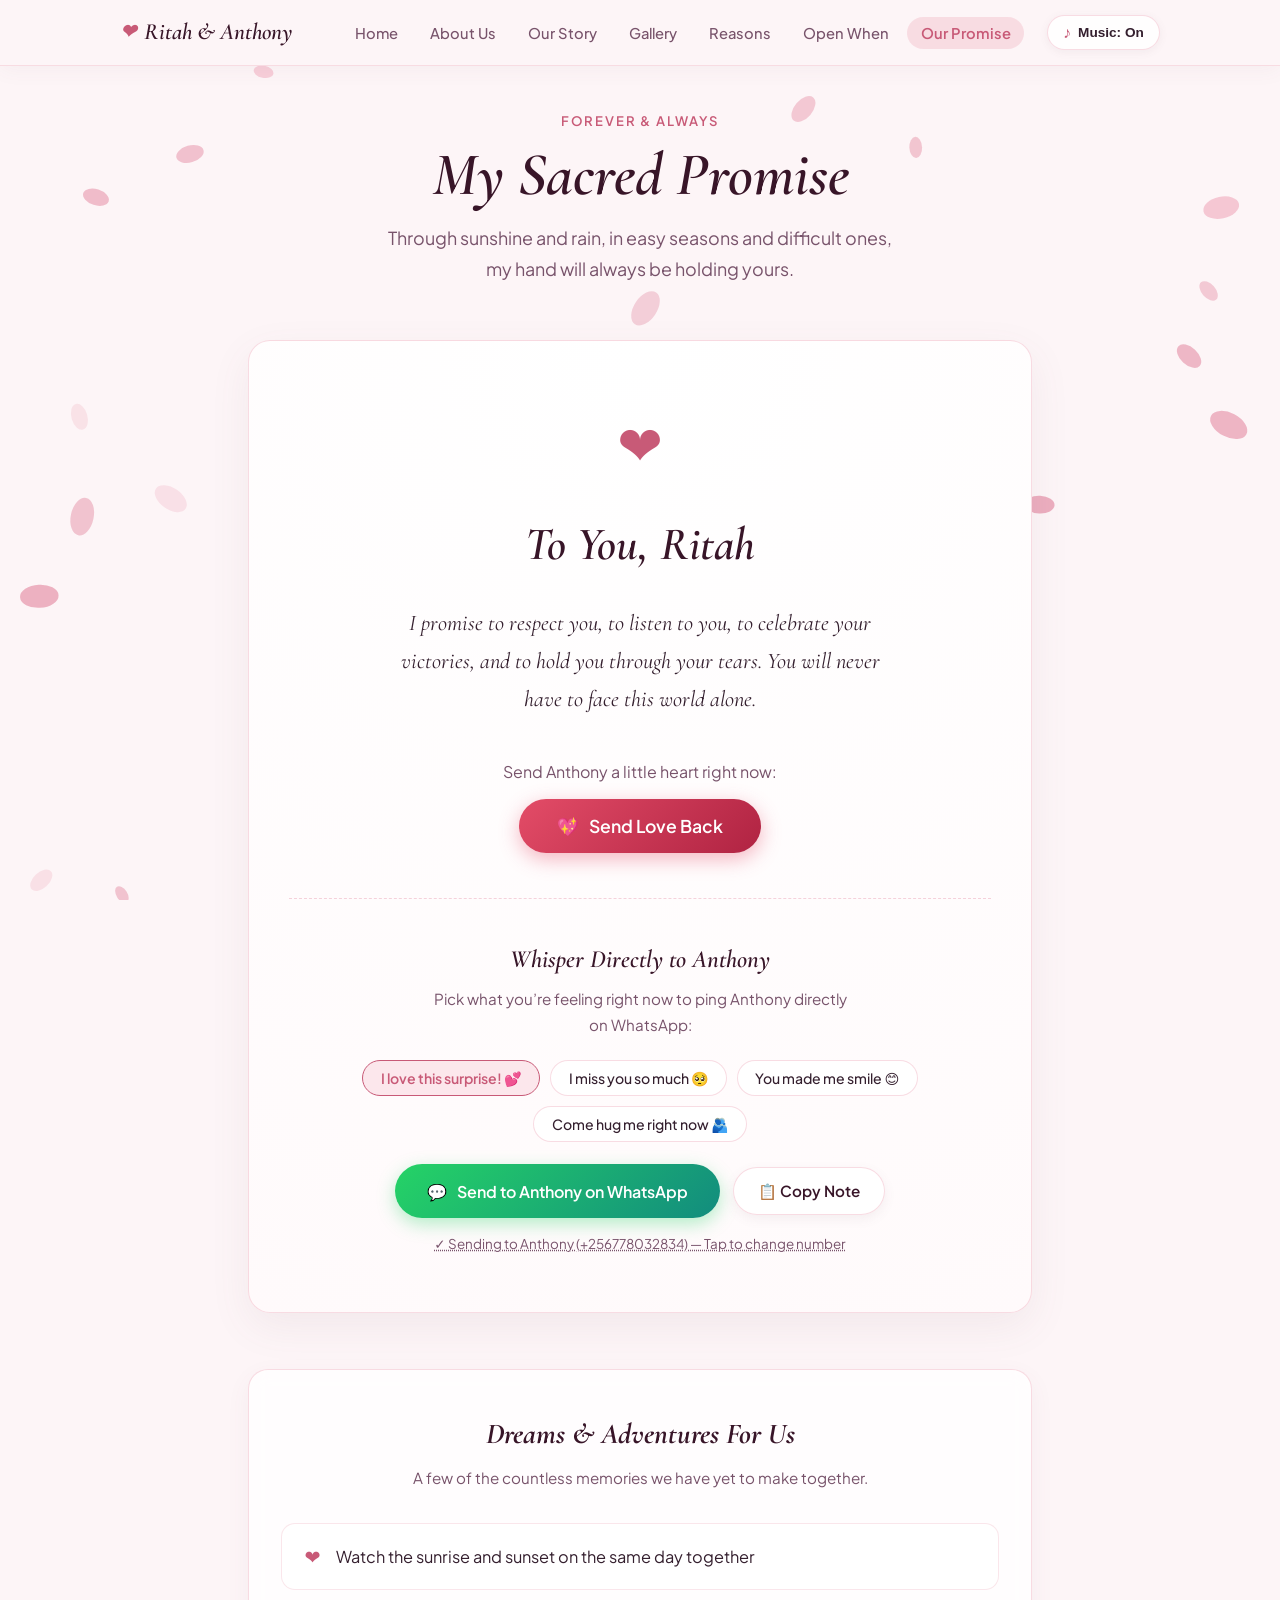
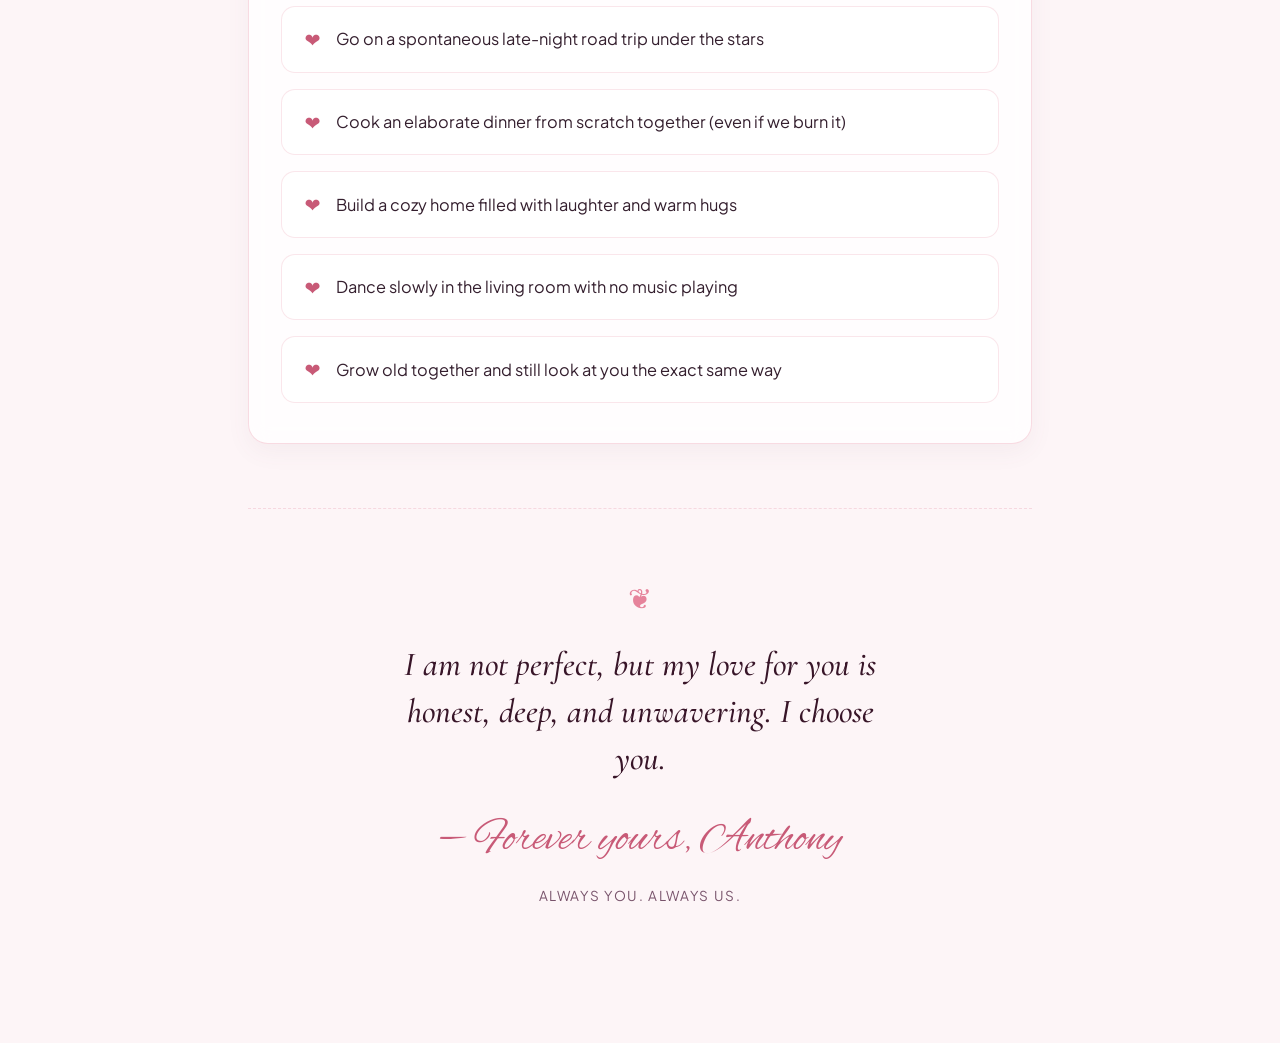
==== promise.html @ c76679c1 "Initial commit: Romantic website for Ritah" ====
<!doctype html>
<html lang="en">
<head>
  <meta charset="utf-8">
  <meta name="viewport" content="width=device-width, initial-scale=1, viewport-fit=cover">
  <meta name="robots" content="noindex">
  <title>Our Promise — Anthony & Ritah</title>
  
  <link rel="preconnect" href="https://fonts.googleapis.com">
  <link rel="preconnect" href="https://fonts.gstatic.com" crossorigin>
  <link href="https://fonts.googleapis.com/css2?family=Alex+Brush&family=Cormorant+Garamond:ital,wght@0,400;0,600;1,400;1,600&family=Plus+Jakarta+Sans:wght@300;400;500;600&display=swap" rel="stylesheet">
  
  <link rel="stylesheet" href="style.css">
</head>
<body>

  <!-- Ambient background canvas -->
  <canvas id="ambient-canvas"></canvas>

  <!-- Navigation Bar -->
  <nav id="main-nav" class="navbar">
    <div class="nav-container">
      <a href="index.html" class="nav-brand">
        <span class="nav-heart">❤</span>
        <span class="nav-title">Ritah & Anthony</span>
      </a>

      <button id="nav-toggle" class="nav-toggle" aria-label="Toggle navigation menu" aria-expanded="false">
        <span class="bar"></span>
        <span class="bar"></span>
        <span class="bar"></span>
      </button>

      <div class="nav-menu" id="nav-menu">
        <ul class="nav-links">
          <li><a href="index.html" class="nav-link">Home</a></li>
          <li><a href="about.html" class="nav-link">About Us</a></li>
          <li><a href="story.html" class="nav-link">Our Story</a></li>
          <li><a href="gallery.html" class="nav-link">Gallery</a></li>
          <li><a href="reasons.html" class="nav-link">Reasons</a></li>
          <li><a href="open-when.html" class="nav-link">Open When</a></li>
          <li><a href="promise.html" class="nav-link active">Our Promise</a></li>
        </ul>

        <div class="nav-actions">
          <button id="sound-btn" class="sound-btn" title="Toggle romantic melody">
            <span class="music-icon" aria-hidden="true">♪</span>
            <span id="sound-label">Music: On</span>
          </button>
        </div>
      </div>
    </div>
  </nav>

  <!-- Page Content -->
  <main class="page-container">
    
    <header class="page-header">
      <span class="page-tag">Forever & Always</span>
      <h1 class="page-title">My Sacred Promise</h1>
      <p class="page-subtitle">
        Through sunshine and rain, in easy seasons and difficult ones, my hand will always be holding yours.
      </p>
    </header>

    <!-- Promise Card -->
    <section class="promise-card">
      <div class="promise-heart-glow">❤</div>
      <h2 class="promise-title">To You, Ritah</h2>
      <p class="promise-text" id="promise-text"></p>
      
      <!-- Interactive On-Screen Firework Button -->
      <div class="love-action-wrapper">
        <p class="action-prompt">Send Anthony a little heart right now:</p>
        <button id="send-love-btn" class="btn-send-love">
          <span class="pulse-heart">💖</span>
          <span>Send Love Back</span>
        </button>
        <p id="love-sent-feedback" class="love-feedback" hidden>
          Your love just reached my heart! I love you so much, Ritah. 💕
        </p>
      </div>

      <!-- Feature 4: WhatsApp Direct Love Ping & Quick Reaction Chips -->
      <div class="whatsapp-love-section">
        <h3 class="whatsapp-title">Whisper Directly to Anthony</h3>
        <p class="whatsapp-desc">Pick what you’re feeling right now to ping Anthony directly on WhatsApp:</p>
        
        <div class="whatsapp-chips" id="wa-chips">
          <button class="wa-chip active" data-msg="Anthony, I'm exploring our website right now and my heart is so full... I love you so much! 💕">I love this surprise! 💕</button>
          <button class="wa-chip" data-msg="I miss your warmth so much right now, Anthony... thinking of you. 🥺">I miss you so much 🥺</button>
          <button class="wa-chip" data-msg="You made me smile so brightly today, Anthony! Thank you for loving me. 😊">You made me smile 😊</button>
          <button class="wa-chip" data-msg="Anthony, come wrap your arms around me and give me the biggest hug right now! 🫂">Come hug me right now 🫂</button>
        </div>

        <div class="wa-action-btns">
          <a id="btn-whatsapp-link" href="#" target="_blank" rel="noopener noreferrer" class="btn-whatsapp-send">
            <span class="wa-icon">💬</span>
            <span id="wa-send-text">Send to Anthony on WhatsApp</span>
          </a>
          <button id="btn-copy-wa" type="button" class="btn-whatsapp-copy" title="Copy message to clipboard">
            <span>📋 Copy Note</span>
          </button>
        </div>
        <p class="wa-phone-hint" id="wa-phone-hint"></p>
        <p class="wa-copy-feedback" id="wa-copy-feedback" hidden>✓ Copied to clipboard! Ready to paste into WhatsApp 💕</p>
      </div>
    </section>

    <!-- Couple Bucket List -->
    <section class="bucket-list-card">
      <h3 class="bucket-title">Dreams & Adventures For Us</h3>
      <p class="bucket-sub">A few of the countless memories we have yet to make together.</p>
      <ul class="bucket-items" id="bucket-items"></ul>
    </section>

    <!-- Footer -->
    <footer class="site-footer">
      <div class="closing-divider">❦</div>
      <p id="closing" class="closing-quote"></p>
      <p id="sign" class="closing-signature"></p>
      <p class="closing-sub">Always you. Always us.</p>
    </footer>

  </main>

  <audio id="song" src="music/song.mp3" loop preload="auto"></audio>
  <script src="script.js"></script>
</body>
</html>
---- style.css ----
/* ==========================================================================
   ROMANTIC & ETHEREAL THEME — ANTHONY & RITAH (MULTI-PAGE)
   ========================================================================== */

:root {
  --night-plum: #1c0f1c;
  --deep-wine: #381528;
  --velvet-rose: #c85a77;
  --soft-rose: #e6839b;
  --petal-pink: #fce7ec;
  --blush-bg: #fdf5f7;
  --champagne-gold: #f5d488;
  --text-main: #341f2e;
  --text-muted: #78536b;
  --parchment: #fffafb;
  --card-glass: rgba(255, 255, 255, 0.82);
  --card-border: rgba(230, 131, 155, 0.28);
  
  --font-serif: "Cormorant Garamond", Georgia, serif;
  --font-sans: "Plus Jakarta Sans", system-ui, -apple-system, sans-serif;
  --font-handwriting: "Alex Brush", cursive, Georgia, serif;
}

* {
  box-sizing: border-box;
  margin: 0;
  padding: 0;
}

html {
  scroll-behavior: smooth;
  font-size: 16px;
  -webkit-font-smoothing: antialiased;
}

body {
  background: var(--blush-bg);
  color: var(--text-main);
  font-family: var(--font-sans);
  line-height: 1.7;
  min-height: 100vh;
  position: relative;
  overflow-x: hidden;
  transition: background-color 0.8s ease;
}

body.locked {
  overflow: hidden;
  height: 100vh;
}

/* Background canvas for ambient floating petals */
#ambient-canvas {
  position: fixed;
  inset: 0;
  width: 100%;
  height: 100%;
  pointer-events: none;
  z-index: 1;
}

/* Floating interactive heart effects on click */
.floating-click-heart {
  position: fixed;
  pointer-events: none;
  user-select: none;
  z-index: 9999;
  font-size: 1.4rem;
  animation: floatUp 1.4s cubic-bezier(0.22, 1, 0.36, 1) forwards;
}

@keyframes floatUp {
  0% {
    opacity: 1;
    transform: translate(-50%, -50%) scale(0.6) rotate(0deg);
  }
  50% {
    opacity: 0.9;
    transform: translate(-50%, -120px) scale(1.25) rotate(15deg);
  }
  100% {
    opacity: 0;
    transform: translate(-50%, -220px) scale(0.8) rotate(-20deg);
  }
}

/* ==========================================================================
   RESPONSIVE NAVIGATION BAR
   ========================================================================== */
.navbar {
  position: sticky;
  top: 0;
  left: 0;
  width: 100%;
  z-index: 900;
  background: rgba(253, 245, 247, 0.92);
  backdrop-filter: blur(16px);
  -webkit-backdrop-filter: blur(16px);
  border-bottom: 1px solid rgba(230, 131, 155, 0.22);
  box-shadow: 0 4px 20px rgba(120, 83, 107, 0.05);
  transition: all 0.3s ease;
}

.nav-container {
  max-width: 68rem;
  margin: 0 auto;
  padding: 0.8rem 1.5rem;
  display: flex;
  align-items: center;
  justify-content: space-between;
  gap: 1.5rem;
}

.nav-brand {
  display: inline-flex;
  align-items: center;
  gap: 0.5rem;
  text-decoration: none;
  font-family: var(--font-serif);
  font-size: 1.45rem;
  font-weight: 600;
  font-style: italic;
  color: var(--deep-wine);
  transition: opacity 0.2s ease;
  white-space: nowrap;
}

.nav-brand:hover {
  opacity: 0.85;
}

.nav-heart {
  color: var(--velvet-rose);
  font-size: 1.2rem;
  animation: pulseMusic 2s infinite ease-in-out;
}

.nav-menu {
  display: flex;
  align-items: center;
  gap: 1.4rem;
}

.nav-links {
  list-style: none;
  display: flex;
  align-items: center;
  gap: 0.3rem;
  margin: 0;
  padding: 0;
}

.nav-link {
  text-decoration: none;
  color: var(--text-muted);
  font-size: 0.92rem;
  font-weight: 500;
  padding: 0.45rem 0.85rem;
  border-radius: 999px;
  transition: all 0.25s ease;
  white-space: nowrap;
}

.nav-link:hover {
  color: var(--deep-wine);
  background: rgba(230, 131, 155, 0.12);
}

.nav-link.active {
  color: var(--velvet-rose);
  background: rgba(230, 131, 155, 0.22);
  font-weight: 600;
}

.nav-actions {
  display: flex;
  align-items: center;
  gap: 0.8rem;
}

/* Sound Button inside Navbar */
.sound-btn {
  display: inline-flex;
  align-items: center;
  gap: 0.45rem;
  background: rgba(255, 255, 255, 0.92);
  color: var(--text-main);
  border: 1px solid var(--card-border);
  border-radius: 999px;
  padding: 0.45rem 0.95rem;
  font-size: 0.85rem;
  font-weight: 600;
  cursor: pointer;
  box-shadow: 0 2px 8px rgba(120, 83, 107, 0.08);
  transition: all 0.3s ease;
  white-space: nowrap;
}

.sound-btn:hover {
  background: #ffffff;
  border-color: var(--velvet-rose);
  transform: translateY(-1px);
  box-shadow: 0 4px 14px rgba(120, 83, 107, 0.16);
}

.music-icon {
  font-size: 1rem;
  color: var(--velvet-rose);
  animation: pulseMusic 2s infinite ease-in-out;
}

@keyframes pulseMusic {
  0%, 100% { transform: scale(1); }
  50% { transform: scale(1.2); }
}

/* Mobile Hamburger Toggle */
.nav-toggle {
  display: none;
  flex-direction: column;
  justify-content: space-around;
  width: 32px;
  height: 24px;
  background: transparent;
  border: none;
  cursor: pointer;
  padding: 2px 0;
  z-index: 1001;
}

.nav-toggle .bar {
  width: 100%;
  height: 2.5px;
  background-color: var(--deep-wine);
  border-radius: 4px;
  transition: all 0.3s cubic-bezier(0.4, 0, 0.2, 1);
  transform-origin: center;
}

.nav-toggle.open .bar:nth-child(1) {
  transform: translateY(6.5px) rotate(45deg);
}

.nav-toggle.open .bar:nth-child(2) {
  opacity: 0;
}

.nav-toggle.open .bar:nth-child(3) {
  transform: translateY(-6.5px) rotate(-45deg);
}

/* Mobile Navigation Drawer */
@media (max-width: 880px) {
  .nav-toggle {
    display: flex;
  }

  .nav-menu {
    position: absolute;
    top: 100%;
    left: 0;
    width: 100%;
    background: rgba(253, 245, 247, 0.98);
    backdrop-filter: blur(20px);
    -webkit-backdrop-filter: blur(20px);
    border-bottom: 1px solid rgba(230, 131, 155, 0.25);
    box-shadow: 0 16px 35px rgba(70, 30, 50, 0.12);
    flex-direction: column;
    align-items: stretch;
    padding: 1.4rem 1.8rem 1.8rem;
    gap: 1.2rem;
    opacity: 0;
    visibility: hidden;
    transform: translateY(-10px);
    transition: all 0.3s cubic-bezier(0.4, 0, 0.2, 1);
  }

  .nav-menu.open {
    opacity: 1;
    visibility: visible;
    transform: translateY(0);
  }

  .nav-links {
    flex-direction: column;
    align-items: stretch;
    gap: 0.4rem;
  }

  .nav-link {
    display: block;
    padding: 0.75rem 1.2rem;
    font-size: 1.05rem;
    text-align: center;
    border-radius: 12px;
  }

  .nav-actions {
    justify-content: center;
    padding-top: 0.8rem;
    border-top: 1px dashed rgba(230, 131, 155, 0.25);
  }
}

/* ==========================================================================
   GATE / LOCK SCREEN (HOME ONLY)
   ========================================================================== */
.gate-overlay {
  position: fixed;
  inset: 0;
  z-index: 1000;
  display: flex;
  align-items: center;
  justify-content: center;
  padding: 1.5rem;
  background: radial-gradient(circle at center, #35172b 0%, var(--night-plum) 85%);
  color: var(--petal-pink);
  text-align: center;
  transition: opacity 1.2s cubic-bezier(0.4, 0, 0.2, 1), visibility 1.2s;
}

.gate-overlay.gone {
  opacity: 0;
  visibility: hidden;
  pointer-events: none;
}

.gate-card {
  max-width: 32rem;
  width: 100%;
  display: flex;
  flex-direction: column;
  align-items: center;
  animation: fadeInDown 1.4s ease-out;
}

@keyframes fadeInDown {
  from {
    opacity: 0;
    transform: translateY(-20px);
  }
  to {
    opacity: 1;
    transform: translateY(0);
  }
}

.wax-seal {
  position: relative;
  width: 84px;
  height: 84px;
  border-radius: 50%;
  background: linear-gradient(135deg, #e34c67, #9b1c37);
  box-shadow: 0 0 25px rgba(227, 76, 103, 0.5), inset 0 2px 4px rgba(255, 255, 255, 0.4), inset 0 -3px 6px rgba(0, 0, 0, 0.4);
  display: flex;
  align-items: center;
  justify-content: center;
  cursor: pointer;
  margin-bottom: 1.8rem;
  transition: transform 0.4s ease, box-shadow 0.4s ease;
  animation: sealBeat 2.4s ease-in-out infinite;
}

.wax-seal:hover {
  transform: scale(1.08);
  box-shadow: 0 0 35px rgba(227, 76, 103, 0.7);
}

.seal-inner {
  font-size: 2.4rem;
  color: #fff0f3;
  text-shadow: 0 2px 4px rgba(0, 0, 0, 0.3);
}

@keyframes sealBeat {
  0%, 100% {
    transform: scale(1);
    box-shadow: 0 0 20px rgba(227, 76, 103, 0.4);
  }
  50% {
    transform: scale(1.08);
    box-shadow: 0 0 40px rgba(227, 76, 103, 0.75);
  }
}

.gate-subtitle {
  font-size: 1.05rem;
  color: var(--soft-rose);
  letter-spacing: 0.08em;
  text-transform: uppercase;
  margin-bottom: 0.4rem;
}

.gate-title {
  font-family: var(--font-serif);
  font-size: clamp(3.4rem, 14vw, 5.8rem);
  font-weight: 600;
  font-style: italic;
  line-height: 1;
  color: #fff;
  margin-bottom: 1rem;
  text-shadow: 0 4px 18px rgba(230, 131, 155, 0.35);
}

.gate-hint {
  font-size: 1rem;
  color: #e5c5d0;
  font-weight: 300;
  max-width: 20rem;
  margin-bottom: 2rem;
}

.btn-open {
  display: inline-flex;
  align-items: center;
  gap: 0.6rem;
  font-family: var(--font-sans);
  font-weight: 600;
  font-size: 1rem;
  color: var(--night-plum);
  background: linear-gradient(135deg, #fff2f5 0%, #fbd5df 100%);
  border: none;
  padding: 0.95rem 2.2rem;
  border-radius: 999px;
  cursor: pointer;
  box-shadow: 0 8px 24px rgba(0, 0, 0, 0.35), 0 0 15px rgba(245, 212, 136, 0.4);
  transition: all 0.3s ease;
}

.btn-open:hover {
  transform: translateY(-2px) scale(1.03);
  box-shadow: 0 12px 30px rgba(0, 0, 0, 0.4), 0 0 25px rgba(245, 212, 136, 0.7);
}

/* ==========================================================================
   PAGE CONTAINER & HEADERS
   ========================================================================== */
.page-container {
  position: relative;
  z-index: 2;
  max-width: 52rem;
  margin: 0 auto;
  padding: 2.5rem 1.5rem 6rem;
}

.page-header {
  text-align: center;
  margin-bottom: 3.5rem;
}

.page-tag {
  display: inline-block;
  font-size: 0.82rem;
  font-weight: 600;
  letter-spacing: 0.14em;
  text-transform: uppercase;
  color: var(--velvet-rose);
  margin-bottom: 0.5rem;
}

.page-title {
  font-family: var(--font-serif);
  font-size: clamp(2.4rem, 8vw, 3.8rem);
  font-weight: 600;
  font-style: italic;
  color: var(--deep-wine);
  line-height: 1.15;
  margin-bottom: 0.8rem;
}

.page-subtitle {
  font-size: 1.12rem;
  color: var(--text-muted);
  max-width: 32rem;
  margin: 0 auto;
  line-height: 1.7;
}

/* ==========================================================================
   HOME PAGE (INDEX) — HUB CARDS
   ========================================================================== */
.hero-home {
  text-align: center;
  padding: 4.5rem 1rem 3rem;
}

.home-badge {
  font-family: var(--font-handwriting);
  font-size: 2.3rem;
  color: var(--velvet-rose);
  margin-bottom: 0.5rem;
}

.home-title {
  font-family: var(--font-serif);
  font-size: clamp(3rem, 11vw, 4.8rem);
  font-style: italic;
  font-weight: 600;
  color: var(--deep-wine);
  line-height: 1.1;
  margin-bottom: 1.2rem;
}

.home-intro {
  font-size: 1.2rem;
  color: var(--text-muted);
  max-width: 34rem;
  margin: 0 auto 3.5rem;
  line-height: 1.8;
}

.hub-grid {
  display: grid;
  grid-template-columns: repeat(auto-fit, minmax(280px, 1fr));
  gap: 1.5rem;
  margin-bottom: 4rem;
}

.hub-card {
  text-decoration: none;
  background: var(--card-glass);
  backdrop-filter: blur(12px);
  -webkit-backdrop-filter: blur(12px);
  border: 1px solid var(--card-border);
  border-radius: 20px;
  padding: 2rem 1.8rem;
  color: var(--text-main);
  box-shadow: 0 8px 24px rgba(120, 83, 107, 0.06);
  transition: all 0.35s cubic-bezier(0.34, 1.56, 0.64, 1);
  display: flex;
  flex-direction: column;
  position: relative;
  overflow: hidden;
}

.hub-card::after {
  content: "";
  position: absolute;
  top: 0;
  left: 0;
  width: 100%;
  height: 4px;
  background: linear-gradient(90deg, var(--soft-rose), var(--velvet-rose));
  opacity: 0;
  transition: opacity 0.3s ease;
}

.hub-card:hover {
  transform: translateY(-6px);
  background: #ffffff;
  border-color: var(--soft-rose);
  box-shadow: 0 16px 36px rgba(120, 83, 107, 0.16);
}

.hub-card:hover::after {
  opacity: 1;
}

.hub-icon {
  font-size: 2.4rem;
  margin-bottom: 1rem;
}

.hub-title {
  font-family: var(--font-serif);
  font-size: 1.6rem;
  font-style: italic;
  font-weight: 600;
  color: var(--deep-wine);
  margin-bottom: 0.5rem;
}

.hub-desc {
  font-size: 0.95rem;
  color: var(--text-muted);
  line-height: 1.6;
  margin-bottom: 1.2rem;
  flex-grow: 1;
}

.hub-link-text {
  font-size: 0.88rem;
  font-weight: 600;
  color: var(--velvet-rose);
  display: inline-flex;
  align-items: center;
  gap: 0.4rem;
  transition: gap 0.2s ease;
}

.hub-card:hover .hub-link-text {
  gap: 0.7rem;
}

/* ==========================================================================
   ABOUT US PAGE STYLING
   ========================================================================== */
.about-features {
  display: grid;
  grid-template-columns: repeat(auto-fit, minmax(240px, 1fr));
  gap: 1.4rem;
  margin: 3.5rem 0;
}

.about-feature-card {
  background: var(--card-glass);
  backdrop-filter: blur(10px);
  border: 1px solid var(--card-border);
  border-radius: 16px;
  padding: 1.8rem 1.4rem;
  text-align: center;
  box-shadow: 0 6px 18px rgba(120, 83, 107, 0.05);
}

.feature-icon {
  font-size: 2rem;
  margin-bottom: 0.8rem;
}

.feature-title {
  font-family: var(--font-serif);
  font-size: 1.35rem;
  font-style: italic;
  font-weight: 600;
  color: var(--deep-wine);
  margin-bottom: 0.5rem;
}

.feature-text {
  font-size: 0.94rem;
  color: var(--text-muted);
  line-height: 1.6;
}

.letter-card {
  position: relative;
  background: var(--parchment);
  border: 1px solid rgba(226, 130, 156, 0.3);
  border-radius: 20px;
  padding: 3rem 2.4rem;
  box-shadow: 0 12px 35px rgba(120, 83, 107, 0.08);
  background-image: radial-gradient(#f7e1e6 1px, transparent 1px);
  background-size: 24px 24px;
  margin-bottom: 3.5rem;
}

.letter-stamp {
  position: absolute;
  top: 1.8rem;
  right: 2rem;
  font-size: 2.4rem;
}

.letter-salutation {
  font-family: var(--font-serif);
  font-size: 1.8rem;
  font-weight: 600;
  font-style: italic;
  color: var(--deep-wine);
  margin-bottom: 1.4rem;
}

.letter-body {
  font-family: var(--font-serif);
  font-size: 1.28rem;
  line-height: 1.85;
  color: #3b2034;
}

.letter-body p {
  margin-bottom: 1.3rem;
}

.letter-signature {
  font-family: var(--font-handwriting);
  font-size: 2.8rem;
  color: var(--velvet-rose);
  text-align: right;
  margin-top: 2rem;
}

/* ==========================================================================
   OUR STORY PAGE (TIMELINE)
   ========================================================================== */
.timeline-list {
  list-style: none;
  position: relative;
  padding-left: 2.2rem;
  margin-bottom: 3rem;
}

.timeline-list::before {
  content: "";
  position: absolute;
  top: 1rem;
  bottom: 1rem;
  left: 10px;
  width: 2px;
  background: linear-gradient(to bottom, var(--velvet-rose), var(--petal-pink));
}

.timeline-item {
  position: relative;
  margin-bottom: 2.6rem;
}

.timeline-dot {
  position: absolute;
  left: -2.2rem;
  top: 0.35rem;
  width: 22px;
  height: 22px;
  border-radius: 50%;
  background: #ffffff;
  border: 3px solid var(--velvet-rose);
  box-shadow: 0 0 12px rgba(200, 90, 119, 0.4);
}

.timeline-card {
  background: var(--card-glass);
  backdrop-filter: blur(12px);
  border: 1px solid var(--card-border);
  border-radius: 16px;
  padding: 1.6rem 1.8rem;
  box-shadow: 0 6px 20px rgba(120, 83, 107, 0.06);
  transition: transform 0.3s ease, box-shadow 0.3s ease;
}

.timeline-card:hover {
  transform: translateY(-2px);
  box-shadow: 0 10px 28px rgba(120, 83, 107, 0.12);
}

.timeline-badge {
  display: inline-block;
  font-size: 0.78rem;
  font-weight: 600;
  text-transform: uppercase;
  letter-spacing: 0.08em;
  color: var(--velvet-rose);
  background: var(--petal-pink);
  padding: 0.2rem 0.65rem;
  border-radius: 999px;
  margin-bottom: 0.5rem;
}

.timeline-title {
  font-family: var(--font-serif);
  font-size: 1.65rem;
  font-style: italic;
  font-weight: 600;
  color: var(--deep-wine);
  margin-bottom: 0.6rem;
}

.timeline-text {
  font-size: 1.02rem;
  color: var(--text-main);
  line-height: 1.7;
}

/* ==========================================================================
   GALLERY PAGE (POLAROIDS & CATEGORIES)
   ========================================================================== */
.gallery-filters {
  display: flex;
  justify-content: center;
  flex-wrap: wrap;
  gap: 0.6rem;
  margin-bottom: 2.8rem;
}

.filter-btn {
  font-family: var(--font-sans);
  font-size: 0.88rem;
  font-weight: 600;
  padding: 0.5rem 1.2rem;
  border-radius: 999px;
  border: 1px solid var(--card-border);
  background: var(--card-glass);
  color: var(--text-muted);
  cursor: pointer;
  transition: all 0.25s ease;
}

.filter-btn:hover {
  background: #ffffff;
  color: var(--deep-wine);
}

.filter-btn.active {
  background: var(--velvet-rose);
  color: #ffffff;
  border-color: var(--velvet-rose);
  box-shadow: 0 4px 12px rgba(200, 90, 119, 0.3);
}

.polaroid-grid {
  display: grid;
  grid-template-columns: repeat(auto-fill, minmax(220px, 1fr));
  gap: 2rem;
  padding: 0.5rem 0.5rem 3rem;
}

.polaroid-card {
  background: #ffffff;
  padding: 0.95rem 0.95rem 1.4rem;
  border-radius: 6px;
  box-shadow: 0 10px 24px rgba(70, 30, 50, 0.12), 0 2px 6px rgba(0, 0, 0, 0.06);
  cursor: pointer;
  transition: transform 0.35s cubic-bezier(0.34, 1.56, 0.64, 1), box-shadow 0.35s ease;
  position: relative;
}

.polaroid-card:nth-child(3n+1) {
  transform: rotate(-2.5deg);
}

.polaroid-card:nth-child(3n+2) {
  transform: rotate(2deg);
}

.polaroid-card:nth-child(3n) {
  transform: rotate(-1deg);
}

.polaroid-card:hover {
  transform: rotate(0deg) scale(1.05) translateY(-8px);
  box-shadow: 0 18px 36px rgba(70, 30, 50, 0.22);
  z-index: 10;
}

.polaroid-tape {
  position: absolute;
  top: -10px;
  left: 50%;
  transform: translateX(-50%);
  width: 50px;
  height: 18px;
  background: rgba(245, 212, 136, 0.7);
  box-shadow: 0 1px 3px rgba(0,0,0,0.1);
}

.polaroid-img-wrapper {
  width: 100%;
  aspect-ratio: 1/1;
  background: linear-gradient(135deg, #f7d6e0, #fcecee);
  border-radius: 4px;
  overflow: hidden;
  display: flex;
  align-items: center;
  justify-content: center;
}

.polaroid-img {
  width: 100%;
  height: 100%;
  object-fit: cover;
  transition: transform 0.4s ease;
}

.polaroid-card:hover .polaroid-img {
  transform: scale(1.04);
}

.polaroid-fallback {
  display: flex;
  flex-direction: column;
  align-items: center;
  gap: 0.3rem;
  color: var(--velvet-rose);
  padding: 1rem;
  text-align: center;
}

.polaroid-fallback .heart-icon {
  font-size: 2.2rem;
  animation: pulseMusic 2.4s infinite;
}

.polaroid-fallback span {
  font-size: 0.78rem;
  font-weight: 500;
  color: var(--text-muted);
}

.polaroid-caption {
  margin-top: 0.85rem;
  font-family: var(--font-handwriting);
  font-size: 1.55rem;
  color: var(--deep-wine);
  text-align: center;
  line-height: 1.2;
}

/* ==========================================================================
   REASONS I LOVE YOU PAGE
   ========================================================================== */
.reasons-list {
  display: grid;
  gap: 1rem;
  margin-bottom: 3.5rem;
}

.reason-card {
  font-family: inherit;
  width: 100%;
  text-align: left;
  background: var(--card-glass);
  backdrop-filter: blur(8px);
  border: 1.5px solid var(--card-border);
  border-radius: 16px;
  padding: 1.2rem 1.6rem;
  cursor: pointer;
  display: flex;
  align-items: center;
  gap: 1.2rem;
  transition: all 0.3s ease;
}

.reason-card:hover {
  background: rgba(255, 255, 255, 0.95);
  border-color: var(--soft-rose);
  transform: translateX(5px);
}

.reason-card[aria-expanded="true"] {
  background: #ffffff;
  border-color: var(--velvet-rose);
  box-shadow: 0 8px 24px rgba(200, 90, 119, 0.15);
}

.reason-num {
  font-size: 0.85rem;
  font-weight: 700;
  color: var(--velvet-rose);
  background: var(--petal-pink);
  width: 32px;
  height: 32px;
  border-radius: 50%;
  display: flex;
  align-items: center;
  justify-content: center;
  flex-shrink: 0;
}

.reason-closed {
  font-size: 1rem;
  color: var(--text-muted);
  font-weight: 500;
  flex-grow: 1;
}

.reason-text {
  display: none;
  font-family: var(--font-serif);
  font-style: italic;
  font-size: 1.35rem;
  line-height: 1.45;
  color: var(--deep-wine);
  flex-grow: 1;
}

.reason-card[aria-expanded="true"] .reason-text {
  display: block;
}

.reason-card[aria-expanded="true"] .reason-closed {
  display: none;
}

.reason-icon {
  font-size: 1.25rem;
  color: var(--soft-rose);
  transition: transform 0.3s ease;
}

.reason-card[aria-expanded="true"] .reason-icon {
  transform: rotate(90deg);
  color: var(--velvet-rose);
}

.love-jar-card {
  text-align: center;
  background: linear-gradient(135deg, rgba(253, 235, 240, 0.9), rgba(255, 245, 247, 0.95));
  border: 1px dashed var(--soft-rose);
  border-radius: 20px;
  padding: 2.4rem 1.8rem;
}

.jar-icon {
  font-size: 2.4rem;
  margin-bottom: 0.5rem;
}

.jar-text {
  font-size: 1rem;
  color: var(--text-muted);
  margin-bottom: 1.2rem;
}

.btn-jar {
  font-family: var(--font-sans);
  font-size: 0.95rem;
  font-weight: 600;
  color: #fff;
  background: linear-gradient(135deg, var(--soft-rose), var(--velvet-rose));
  border: none;
  border-radius: 999px;
  padding: 0.85rem 1.8rem;
  cursor: pointer;
  box-shadow: 0 4px 16px rgba(200, 90, 119, 0.35);
  transition: all 0.3s ease;
}

.btn-jar:hover {
  transform: translateY(-2px);
  box-shadow: 0 6px 20px rgba(200, 90, 119, 0.5);
}

.surprise-msg {
  font-family: var(--font-serif);
  font-style: italic;
  font-size: 1.4rem;
  color: var(--deep-wine);
  margin-top: 1.4rem;
  padding: 1rem 1.5rem;
  background: #fff;
  border-radius: 14px;
  box-shadow: 0 6px 18px rgba(120, 83, 107, 0.08);
  animation: fadeInDown 0.4s ease;
}

/* ==========================================================================
   OPEN WHEN... ENVELOPES PAGE
   ========================================================================== */
.mood-grid {
  display: grid;
  grid-template-columns: repeat(auto-fit, minmax(280px, 1fr));
  gap: 1.5rem;
  margin-bottom: 3.5rem;
}

.mood-card {
  background: var(--card-glass);
  backdrop-filter: blur(10px);
  border: 1px solid var(--card-border);
  border-radius: 18px;
  padding: 1.6rem;
  cursor: pointer;
  transition: all 0.3s cubic-bezier(0.34, 1.56, 0.64, 1);
  position: relative;
}

.mood-card:hover {
  transform: translateY(-4px);
  background: #ffffff;
  box-shadow: 0 10px 28px rgba(120, 83, 107, 0.14);
  border-color: var(--soft-rose);
}

.mood-header {
  display: flex;
  align-items: center;
  gap: 0.8rem;
  margin-bottom: 0.8rem;
}

.mood-icon {
  font-size: 1.8rem;
}

.mood-title {
  font-family: var(--font-serif);
  font-size: 1.35rem;
  font-weight: 600;
  color: var(--deep-wine);
}

.mood-prompt {
  display: inline-block;
  font-size: 0.82rem;
  font-weight: 600;
  color: var(--velvet-rose);
  margin-top: 0.4rem;
}

.mood-body {
  font-size: 0.98rem;
  color: var(--text-muted);
  line-height: 1.6;
  display: -webkit-box;
  -webkit-line-clamp: 2;
  -webkit-box-orient: vertical;
  overflow: hidden;
  transition: all 0.3s ease;
}

.mood-card.open {
  background: #ffffff;
  border-color: var(--velvet-rose);
  box-shadow: 0 12px 32px rgba(200, 90, 119, 0.16);
}

.mood-card.open .mood-prompt {
  display: none;
}

.mood-card.open .mood-body {
  display: block;
  color: var(--text-main);
  font-family: var(--font-serif);
  font-style: italic;
  font-size: 1.25rem;
  margin-top: 1rem;
  padding-top: 1rem;
  border-top: 1px dashed var(--petal-pink);
}

/* ==========================================================================
   OUR PROMISE & BUCKET LIST PAGE
   ========================================================================== */
.promise-card {
  background: radial-gradient(circle at top center, #ffffff, var(--parchment));
  border: 1px solid var(--card-border);
  border-radius: 22px;
  padding: 3.5rem 2.5rem;
  text-align: center;
  box-shadow: 0 14px 40px rgba(120, 83, 107, 0.08);
  margin-bottom: 3.5rem;
}

.promise-heart-glow {
  font-size: 3.4rem;
  color: var(--velvet-rose);
  animation: sealBeat 2s infinite ease-in-out;
  margin-bottom: 1rem;
}

.promise-title {
  font-family: var(--font-serif);
  font-size: clamp(2.2rem, 7vw, 2.9rem);
  font-style: italic;
  font-weight: 600;
  color: var(--deep-wine);
  margin-bottom: 1.2rem;
}

.promise-text {
  font-family: var(--font-serif);
  font-size: 1.4rem;
  font-style: italic;
  color: var(--text-main);
  max-width: 32rem;
  margin: 0 auto 2.5rem;
  line-height: 1.7;
}

.love-action-wrapper {
  display: flex;
  flex-direction: column;
  align-items: center;
  gap: 0.9rem;
}

.action-prompt {
  font-size: 1rem;
  color: var(--text-muted);
}

.btn-send-love {
  display: inline-flex;
  align-items: center;
  gap: 0.6rem;
  font-family: var(--font-sans);
  font-weight: 600;
  font-size: 1.1rem;
  color: #fff;
  background: linear-gradient(135deg, #e34c67, #b02342);
  border: none;
  border-radius: 999px;
  padding: 1rem 2.4rem;
  cursor: pointer;
  box-shadow: 0 6px 20px rgba(227, 76, 103, 0.4);
  transition: all 0.3s ease;
}

.btn-send-love:hover {
  transform: translateY(-2px) scale(1.04);
  box-shadow: 0 10px 28px rgba(227, 76, 103, 0.55);
}

.love-feedback {
  font-family: var(--font-serif);
  font-style: italic;
  font-size: 1.3rem;
  color: var(--velvet-rose);
  margin-top: 0.6rem;
  animation: fadeInDown 0.4s ease;
}

/* Bucket list section */
.bucket-list-card {
  background: var(--card-glass);
  backdrop-filter: blur(10px);
  border: 1px solid var(--card-border);
  border-radius: 20px;
  padding: 2.5rem 2rem;
  box-shadow: 0 8px 25px rgba(120, 83, 107, 0.06);
}

.bucket-title {
  font-family: var(--font-serif);
  font-size: 1.8rem;
  font-style: italic;
  color: var(--deep-wine);
  text-align: center;
  margin-bottom: 0.4rem;
}

.bucket-sub {
  font-size: 0.95rem;
  color: var(--text-muted);
  text-align: center;
  margin-bottom: 2rem;
}

.bucket-items {
  list-style: none;
  display: grid;
  gap: 1rem;
}

.bucket-item {
  display: flex;
  align-items: center;
  gap: 1rem;
  background: rgba(255, 255, 255, 0.9);
  padding: 1rem 1.4rem;
  border-radius: 14px;
  border: 1px solid rgba(230, 131, 155, 0.2);
  font-size: 1.02rem;
  color: var(--text-main);
}

.bucket-check {
  font-size: 1.2rem;
  color: var(--velvet-rose);
}

/* ==========================================================================
   FOOTER (ON ALL PAGES)
   ========================================================================== */
.site-footer {
  text-align: center;
  padding: 4rem 1.5rem 2.5rem;
  border-top: 1px dashed rgba(226, 130, 156, 0.25);
  margin-top: 4rem;
}

.closing-divider {
  font-size: 1.8rem;
  color: var(--soft-rose);
  margin-bottom: 1.2rem;
}

.closing-quote {
  font-family: var(--font-serif);
  font-style: italic;
  font-weight: 500;
  font-size: clamp(1.5rem, 5vw, 2.1rem);
  line-height: 1.4;
  color: var(--deep-wine);
  max-width: 32rem;
  margin: 0 auto 1.2rem;
}

.closing-signature {
  font-family: var(--font-handwriting);
  font-size: 2.8rem;
  color: var(--velvet-rose);
  margin-bottom: 0.4rem;
}

.closing-sub {
  font-size: 0.85rem;
  color: var(--text-muted);
  text-transform: uppercase;
  letter-spacing: 0.12em;
}

/* ==========================================================================
   PHOTO LIGHTBOX / MODAL
   ========================================================================== */
.photo-modal {
  position: fixed;
  inset: 0;
  z-index: 1200;
  display: flex;
  align-items: center;
  justify-content: center;
  padding: 1.5rem;
}

.photo-modal[hidden] {
  display: none;
}

.modal-backdrop {
  position: absolute;
  inset: 0;
  background: rgba(28, 15, 28, 0.85);
  backdrop-filter: blur(8px);
  -webkit-backdrop-filter: blur(8px);
}

.modal-content {
  position: relative;
  z-index: 1;
  max-width: 34rem;
  width: 100%;
  background: #fff;
  border-radius: 14px;
  padding: 1.2rem;
  text-align: center;
  box-shadow: 0 20px 50px rgba(0, 0, 0, 0.5);
  animation: modalPop 0.3s cubic-bezier(0.34, 1.56, 0.64, 1);
}

@keyframes modalPop {
  from {
    transform: scale(0.85);
    opacity: 0;
  }
  to {
    transform: scale(1);
    opacity: 1;
  }
}

.modal-close {
  position: absolute;
  top: -12px;
  right: -12px;
  width: 36px;
  height: 36px;
  border-radius: 50%;
  background: var(--velvet-rose);
  color: #fff;
  border: none;
  font-size: 1rem;
  font-weight: 700;
  cursor: pointer;
  box-shadow: 0 4px 10px rgba(0,0,0,0.3);
}

.modal-content img {
  width: 100%;
  max-height: 65vh;
  object-fit: cover;
  border-radius: 8px;
}

.modal-caption {
  font-family: var(--font-handwriting);
  font-size: 1.8rem;
  color: var(--deep-wine);
  margin-top: 0.8rem;
}

/* ==========================================================================
   ACCESSIBILITY & REDUCED MOTION
   ========================================================================== */
@media (prefers-reduced-motion: reduce) {
  *, ::before, ::after {
    animation-duration: 0.01ms !important;
    animation-iteration-count: 1 !important;
    transition-duration: 0.01ms !important;
    scroll-behavior: auto !important;
  }
  #ambient-canvas {
    display: none;
  }
}


/* ==========================================================================
   FEATURE 4: WHATSAPP LOVE PING & QUICK REACTION CHIPS
   ========================================================================== */
.whatsapp-love-section {
  margin-top: 2.8rem;
  padding-top: 2.4rem;
  border-top: 1px dashed rgba(226, 130, 156, 0.35);
  text-align: center;
}

.whatsapp-title {
  font-family: var(--font-serif);
  font-size: 1.55rem;
  font-style: italic;
  font-weight: 600;
  color: var(--deep-wine);
  margin-bottom: 0.4rem;
}

.whatsapp-desc {
  font-size: 0.95rem;
  color: var(--text-muted);
  max-width: 26rem;
  margin: 0 auto 1.4rem;
}

.whatsapp-chips {
  display: flex;
  flex-wrap: wrap;
  justify-content: center;
  gap: 0.6rem;
  margin-bottom: 1.4rem;
}

.wa-chip {
  font-family: var(--font-sans);
  font-size: 0.88rem;
  font-weight: 500;
  padding: 0.5rem 1.1rem;
  border-radius: 999px;
  background: rgba(255, 255, 255, 0.85);
  border: 1px solid var(--card-border);
  color: var(--text-main);
  cursor: pointer;
  transition: all 0.25s ease;
}

.wa-chip:hover {
  background: #ffffff;
  border-color: var(--velvet-rose);
  transform: translateY(-2px);
  box-shadow: 0 4px 12px rgba(200, 90, 119, 0.15);
}

.wa-chip.active {
  background: var(--petal-pink);
  border-color: var(--velvet-rose);
  color: var(--velvet-rose);
  font-weight: 600;
}

.btn-whatsapp-send {
  display: inline-flex;
  align-items: center;
  gap: 0.6rem;
  font-family: var(--font-sans);
  font-weight: 600;
  font-size: 1rem;
  color: #ffffff;
  background: linear-gradient(135deg, #25D366, #128C7E);
  border: none;
  border-radius: 999px;
  padding: 0.85rem 2rem;
  cursor: pointer;
  box-shadow: 0 6px 18px rgba(37, 211, 102, 0.35);
  transition: all 0.3s ease;
  text-decoration: none;
}

.btn-whatsapp-send:hover {
  transform: translateY(-2px) scale(1.03);
  box-shadow: 0 10px 24px rgba(37, 211, 102, 0.45);
}

.wa-phone-hint {
  font-size: 0.84rem;
  color: var(--text-muted);
  margin-top: 0.9rem;
  display: inline-block;
  cursor: pointer;
  text-decoration: underline;
  text-decoration-style: dotted;
  transition: color 0.2s ease;
}

.wa-phone-hint:hover {
  color: var(--velvet-rose);
}

.wa-action-btns {
  display: flex;
  flex-wrap: wrap;
  align-items: center;
  justify-content: center;
  gap: 0.8rem;
  margin-top: 0.5rem;
}

.btn-whatsapp-copy {
  display: inline-flex;
  align-items: center;
  gap: 0.4rem;
  font-family: var(--font-sans);
  font-weight: 600;
  font-size: 0.95rem;
  color: var(--deep-wine);
  background: rgba(255, 255, 255, 0.95);
  border: 1px solid var(--card-border);
  border-radius: 999px;
  padding: 0.82rem 1.5rem;
  cursor: pointer;
  box-shadow: 0 4px 12px rgba(120, 83, 107, 0.08);
  transition: all 0.25s ease;
}

.btn-whatsapp-copy:hover {
  background: #ffffff;
  border-color: var(--velvet-rose);
  transform: translateY(-2px);
  box-shadow: 0 6px 16px rgba(120, 83, 107, 0.16);
}

.wa-copy-feedback {
  font-family: var(--font-serif);
  font-style: italic;
  font-size: 1.15rem;
  color: #128C7E;
  margin-top: 0.7rem;
  animation: fadeInDown 0.3s ease;
}


/* ==========================================================================
   FEATURE 2: "HOLD MY HAND" HEARTBEAT TOUCH EXPERIENCE
   ========================================================================== */
.hold-hand-card {
  background: radial-gradient(circle at center, #ffffff, var(--parchment));
  border: 1.5px solid var(--card-border);
  border-radius: 24px;
  padding: 3rem 2rem;
  text-align: center;
  box-shadow: 0 14px 40px rgba(120, 83, 107, 0.08);
  margin: 3.5rem 0;
  position: relative;
  overflow: hidden;
}

.hold-hand-header {
  margin-bottom: 2rem;
}

.hold-hand-tag {
  display: inline-block;
  font-size: 0.8rem;
  font-weight: 600;
  letter-spacing: 0.12em;
  text-transform: uppercase;
  color: var(--velvet-rose);
  margin-bottom: 0.4rem;
}

.hold-hand-title {
  font-family: var(--font-serif);
  font-size: clamp(2rem, 6vw, 2.6rem);
  font-style: italic;
  font-weight: 600;
  color: var(--deep-wine);
  margin-bottom: 0.6rem;
}

.hold-hand-desc {
  font-size: 1rem;
  color: var(--text-muted);
  max-width: 28rem;
  margin: 0 auto;
}

/* Touch Pad Wrapper */
.touch-pad-wrapper {
  position: relative;
  width: 160px;
  height: 160px;
  margin: 0 auto 1.8rem;
  display: flex;
  align-items: center;
  justify-content: center;
  user-select: none;
  -webkit-user-select: none;
  touch-action: none;
}

.touch-progress-svg {
  position: absolute;
  inset: 0;
  width: 100%;
  height: 100%;
  transform: rotate(-90deg);
  pointer-events: none;
}

.progress-bg {
  fill: none;
  stroke: rgba(230, 131, 155, 0.2);
  stroke-width: 6;
}

.progress-bar {
  fill: none;
  stroke: url(#roseGoldGradient);
  stroke-width: 6;
  stroke-linecap: round;
  stroke-dasharray: 440;
  stroke-dashoffset: 440;
  transition: stroke-dashoffset 0.1s linear;
}

/* The Glowing Touch Button */
.touch-button {
  width: 120px;
  height: 120px;
  border-radius: 50%;
  background: linear-gradient(135deg, #fff0f3, #ffdbe3);
  border: 2px solid rgba(230, 131, 155, 0.4);
  box-shadow: 0 0 25px rgba(227, 76, 103, 0.25), inset 0 2px 6px rgba(255, 255, 255, 0.8);
  display: flex;
  flex-direction: column;
  align-items: center;
  justify-content: center;
  cursor: pointer;
  transition: transform 0.3s ease, box-shadow 0.3s ease;
  position: relative;
  z-index: 2;
  outline: none;
}

.touch-button:active, .touch-button.active {
  transform: scale(0.96);
  box-shadow: 0 0 40px rgba(227, 76, 103, 0.6), inset 0 2px 8px rgba(0, 0, 0, 0.1);
}

.touch-icon {
  font-size: 2.4rem;
  color: var(--velvet-rose);
  animation: heartbeatPulse 1.8s infinite ease-in-out;
}

.touch-label {
  font-size: 0.72rem;
  font-weight: 600;
  text-transform: uppercase;
  letter-spacing: 0.08em;
  color: var(--text-muted);
  margin-top: 0.2rem;
}

@keyframes heartbeatPulse {
  0% { transform: scale(1); }
  14% { transform: scale(1.14); }
  28% { transform: scale(1); }
  42% { transform: scale(1.18); }
  70% { transform: scale(1); }
  100% { transform: scale(1); }
}

.touch-status-text {
  font-family: var(--font-serif);
  font-style: italic;
  font-size: 1.25rem;
  color: var(--deep-wine);
  min-height: 2rem;
  transition: all 0.3s ease;
}

/* Completion Card */
.hand-complete-card {
  background: linear-gradient(135deg, rgba(255, 240, 243, 0.9), rgba(255, 250, 251, 0.95));
  border: 1.5px solid var(--soft-rose);
  border-radius: 18px;
  padding: 1.8rem 2rem;
  max-width: 32rem;
  margin: 1.5rem auto 0;
  box-shadow: 0 8px 30px rgba(200, 90, 119, 0.18);
  animation: fadeInDown 0.5s cubic-bezier(0.34, 1.56, 0.64, 1);
}

.complete-heart-sparkle {
  font-size: 2.2rem;
  margin-bottom: 0.5rem;
}

.complete-quote {
  font-family: var(--font-serif);
  font-style: italic;
  font-size: 1.35rem;
  line-height: 1.6;
  color: var(--deep-wine);
  margin-bottom: 0.8rem;
}

.complete-sign {
  font-family: var(--font-handwriting);
  font-size: 2.2rem;
  color: var(--velvet-rose);
}

/* Ambient Candlelight Vignette while holding */
.candlelight-glow {
  position: fixed;
  inset: 0;
  pointer-events: none;
  z-index: 800;
  opacity: 0;
  background: radial-gradient(circle at center, transparent 40%, rgba(38, 15, 30, 0.65) 90%);
  transition: opacity 0.8s ease;
}

body.holding-hand .candlelight-glow {
  opacity: 1;
}
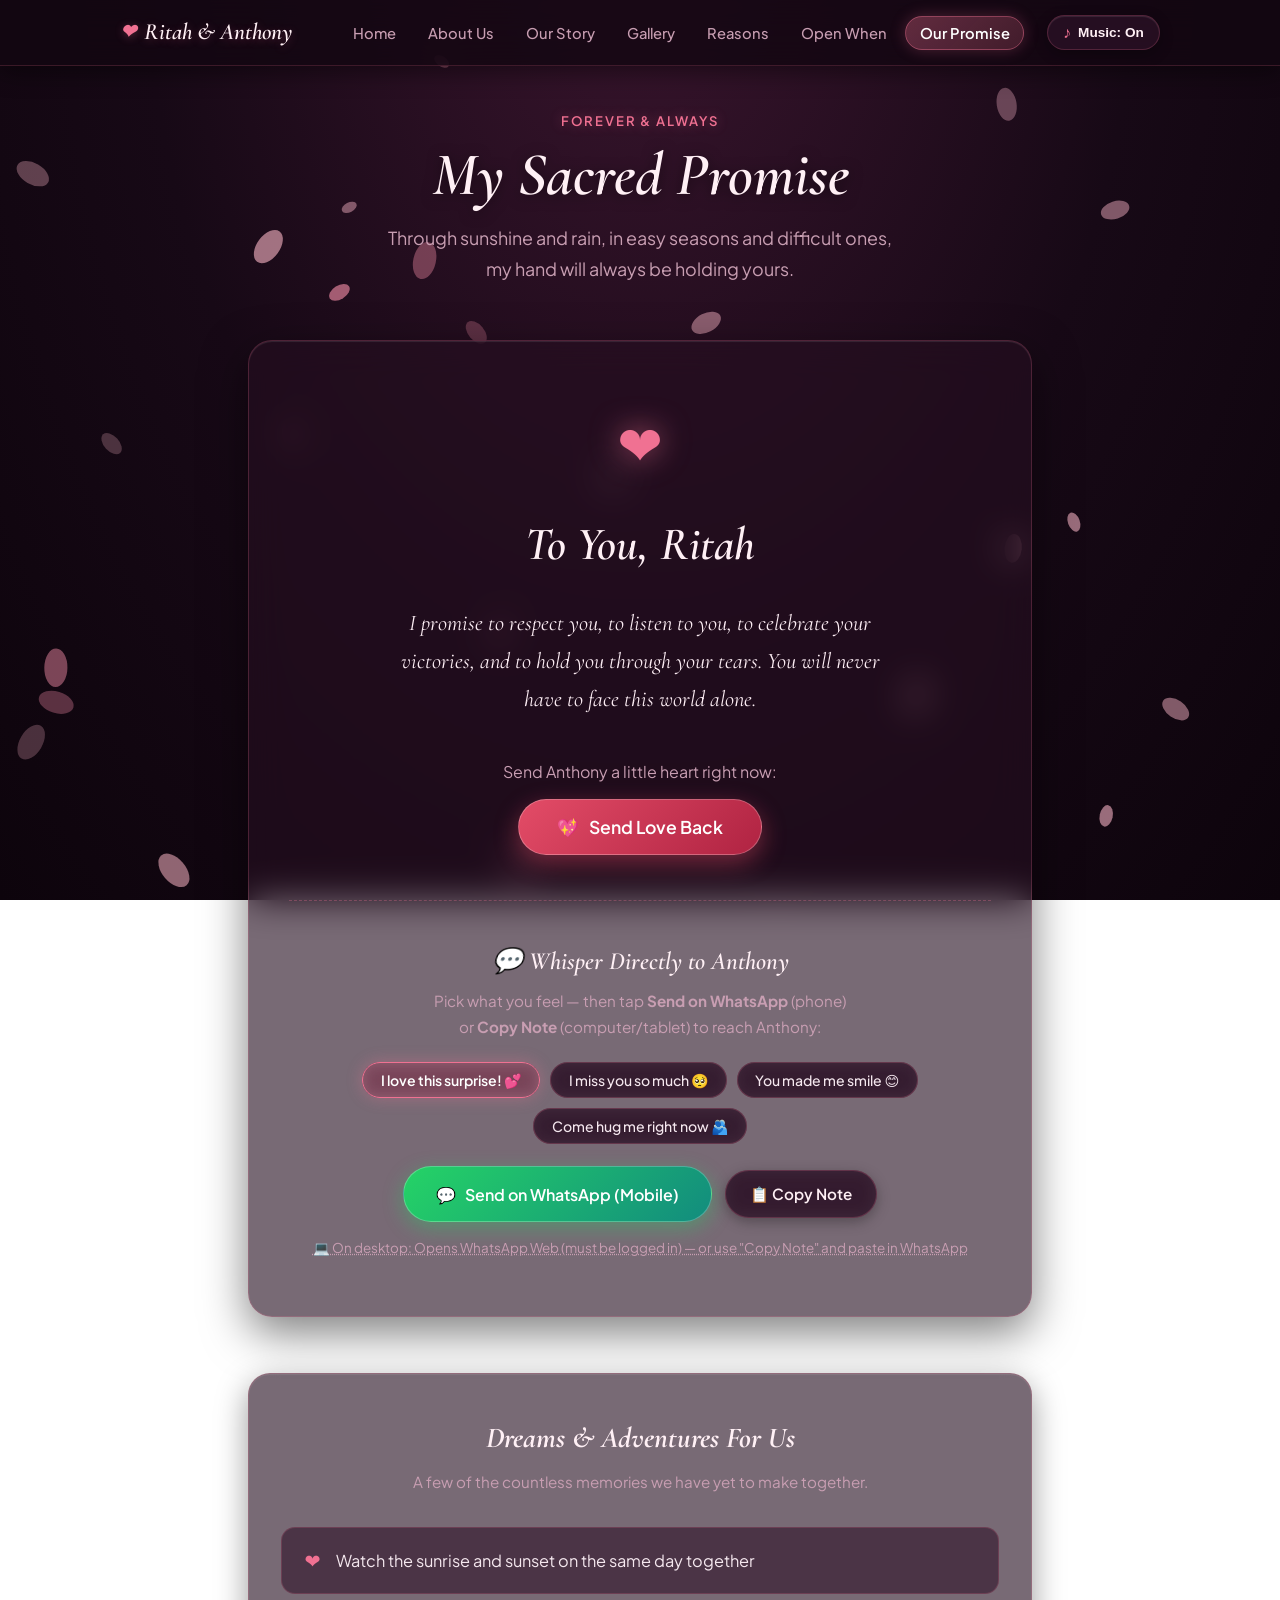
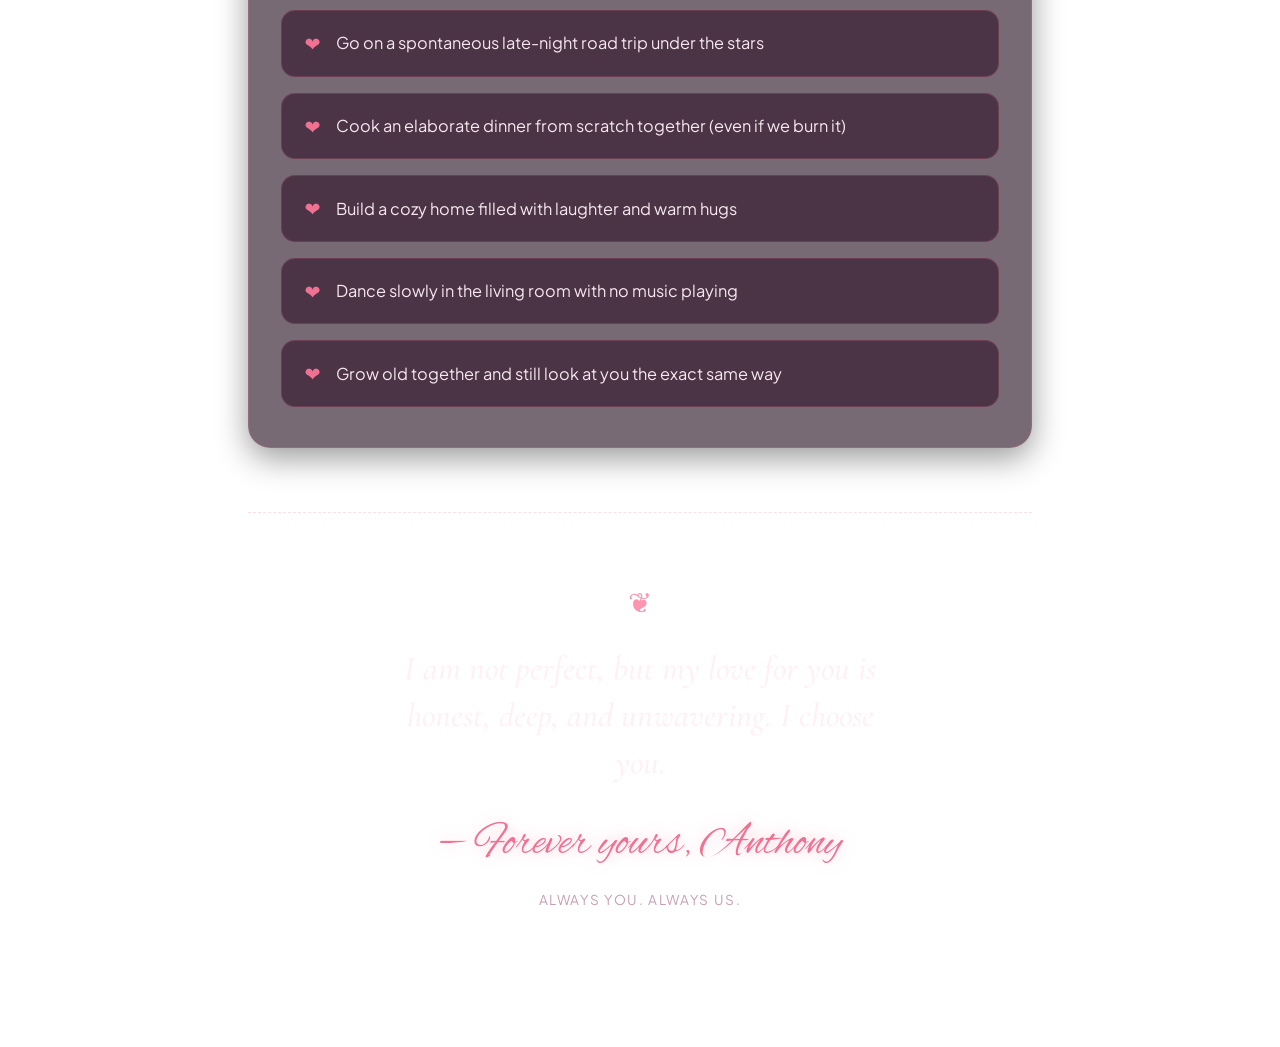
==== commit 17ce8cb3: "Fix: WhatsApp — mobile uses app link, desktop shows copy hint" ====
--- a/promise.html
+++ b/promise.html
@@ -1,4 +1,4 @@
-<!doctype html>
+﻿<!doctype html>
 <html lang="en">
 <head>
   <meta charset="utf-8">
@@ -83,8 +83,8 @@
 
       <!-- Feature 4: WhatsApp Direct Love Ping & Quick Reaction Chips -->
       <div class="whatsapp-love-section">
-        <h3 class="whatsapp-title">Whisper Directly to Anthony</h3>
-        <p class="whatsapp-desc">Pick what you’re feeling right now to ping Anthony directly on WhatsApp:</p>
+        <h3 class="whatsapp-title">&#x1F4AC; Whisper Directly to Anthony</h3>
+        <p class="whatsapp-desc">Pick what you feel &mdash; then tap <strong>Send on WhatsApp</strong> (phone) or <strong>Copy Note</strong> (computer/tablet) to reach Anthony:</p>
         
         <div class="whatsapp-chips" id="wa-chips">
           <button class="wa-chip active" data-msg="Anthony, I'm exploring our website right now and my heart is so full... I love you so much! 💕">I love this surprise! 💕</button>
@@ -96,7 +96,7 @@
         <div class="wa-action-btns">
           <a id="btn-whatsapp-link" href="#" target="_blank" rel="noopener noreferrer" class="btn-whatsapp-send">
             <span class="wa-icon">💬</span>
-            <span id="wa-send-text">Send to Anthony on WhatsApp</span>
+            <span id="wa-send-text">Send on WhatsApp (Mobile)</span>
           </a>
           <button id="btn-copy-wa" type="button" class="btn-whatsapp-copy" title="Copy message to clipboard">
             <span>📋 Copy Note</span>
--- a/style.css
+++ b/style.css
@@ -1,20 +1,21 @@
 /* ==========================================================================
-   ROMANTIC & ETHEREAL THEME — ANTHONY & RITAH (MULTI-PAGE)
+   ROMANTIC DARK GLASSMORPHISM THEME — ANTHONY & RITAH
    ========================================================================== */
 
 :root {
-  --night-plum: #1c0f1c;
-  --deep-wine: #381528;
-  --velvet-rose: #c85a77;
-  --soft-rose: #e6839b;
-  --petal-pink: #fce7ec;
-  --blush-bg: #fdf5f7;
-  --champagne-gold: #f5d488;
-  --text-main: #341f2e;
-  --text-muted: #78536b;
-  --parchment: #fffafb;
-  --card-glass: rgba(255, 255, 255, 0.82);
-  --card-border: rgba(230, 131, 155, 0.28);
+  --night-plum: #0e050e;
+  --deep-wine: #fff0f5;              /* Glowing champagne ivory for titles */
+  --velvet-rose: #f07192;            /* Vibrant glowing rose */
+  --soft-rose: #ff94b0;
+  --petal-pink: rgba(240, 113, 146, 0.18);
+  --blush-bg: #130713;               /* Deep moody velvet wine base */
+  --champagne-gold: #f7d58a;
+  --text-main: #f5e8ef;              /* Crisp, readable soft light text */
+  --text-muted: #c89eb2;             /* Elegant dusty rose for secondary text */
+  --parchment: rgba(36, 15, 31, 0.72);
+  --card-glass: rgba(38, 16, 33, 0.62); /* True dark glassmorphism */
+  --card-border: rgba(240, 113, 146, 0.22);
+  --card-hover-glass: rgba(56, 23, 49, 0.75);
   
   --font-serif: "Cormorant Garamond", Georgia, serif;
   --font-sans: "Plus Jakarta Sans", system-ui, -apple-system, sans-serif;
@@ -34,7 +35,7 @@
 }
 
 body {
-  background: var(--blush-bg);
+  background: radial-gradient(ellipse at 50% -10%, #3a152e 0%, #170916 55%, #0d040c 100%) fixed;
   color: var(--text-main);
   font-family: var(--font-sans);
   line-height: 1.7;
@@ -49,7 +50,7 @@
   height: 100vh;
 }
 
-/* Background canvas for ambient floating petals */
+/* Background canvas for ambient floating glowing petals */
 #ambient-canvas {
   position: fixed;
   inset: 0;
@@ -67,6 +68,7 @@
   z-index: 9999;
   font-size: 1.4rem;
   animation: floatUp 1.4s cubic-bezier(0.22, 1, 0.36, 1) forwards;
+  filter: drop-shadow(0 2px 8px rgba(240, 113, 146, 0.6));
 }
 
 @keyframes floatUp {
@@ -75,7 +77,7 @@
     transform: translate(-50%, -50%) scale(0.6) rotate(0deg);
   }
   50% {
-    opacity: 0.9;
+    opacity: 0.95;
     transform: translate(-50%, -120px) scale(1.25) rotate(15deg);
   }
   100% {
@@ -85,7 +87,7 @@
 }
 
 /* ==========================================================================
-   RESPONSIVE NAVIGATION BAR
+   RESPONSIVE NAVIGATION BAR (DARK GLASSMORPHISM)
    ========================================================================== */
 .navbar {
   position: sticky;
@@ -93,11 +95,11 @@
   left: 0;
   width: 100%;
   z-index: 900;
-  background: rgba(253, 245, 247, 0.92);
-  backdrop-filter: blur(16px);
-  -webkit-backdrop-filter: blur(16px);
-  border-bottom: 1px solid rgba(230, 131, 155, 0.22);
-  box-shadow: 0 4px 20px rgba(120, 83, 107, 0.05);
+  background: rgba(19, 7, 18, 0.82);
+  backdrop-filter: blur(18px);
+  -webkit-backdrop-filter: blur(18px);
+  border-bottom: 1px solid rgba(240, 113, 146, 0.18);
+  box-shadow: 0 6px 25px rgba(0, 0, 0, 0.45);
   transition: all 0.3s ease;
 }
 
@@ -120,9 +122,10 @@
   font-size: 1.45rem;
   font-weight: 600;
   font-style: italic;
-  color: var(--deep-wine);
+  color: #fff0f5;
   transition: opacity 0.2s ease;
   white-space: nowrap;
+  text-shadow: 0 2px 10px rgba(240, 113, 146, 0.3);
 }
 
 .nav-brand:hover {
@@ -162,14 +165,16 @@
 }
 
 .nav-link:hover {
-  color: var(--deep-wine);
-  background: rgba(230, 131, 155, 0.12);
+  color: #ffffff;
+  background: rgba(240, 113, 146, 0.16);
 }
 
 .nav-link.active {
-  color: var(--velvet-rose);
-  background: rgba(230, 131, 155, 0.22);
-  font-weight: 600;
+  color: #ffffff;
+  background: linear-gradient(135deg, rgba(240, 113, 146, 0.35), rgba(200, 90, 119, 0.25));
+  border: 1px solid rgba(240, 113, 146, 0.4);
+  font-weight: 600;
+  box-shadow: 0 0 15px rgba(240, 113, 146, 0.25);
 }
 
 .nav-actions {
@@ -183,24 +188,24 @@
   display: inline-flex;
   align-items: center;
   gap: 0.45rem;
-  background: rgba(255, 255, 255, 0.92);
-  color: var(--text-main);
+  background: rgba(45, 18, 39, 0.75);
+  color: #fff0f5;
   border: 1px solid var(--card-border);
   border-radius: 999px;
   padding: 0.45rem 0.95rem;
   font-size: 0.85rem;
   font-weight: 600;
   cursor: pointer;
-  box-shadow: 0 2px 8px rgba(120, 83, 107, 0.08);
+  box-shadow: 0 4px 14px rgba(0, 0, 0, 0.3), inset 0 1px 1px rgba(255, 255, 255, 0.1);
   transition: all 0.3s ease;
   white-space: nowrap;
 }
 
 .sound-btn:hover {
-  background: #ffffff;
+  background: rgba(65, 25, 56, 0.95);
   border-color: var(--velvet-rose);
   transform: translateY(-1px);
-  box-shadow: 0 4px 14px rgba(120, 83, 107, 0.16);
+  box-shadow: 0 6px 18px rgba(240, 113, 146, 0.3);
 }
 
 .music-icon {
@@ -231,7 +236,7 @@
 .nav-toggle .bar {
   width: 100%;
   height: 2.5px;
-  background-color: var(--deep-wine);
+  background-color: #fff0f5;
   border-radius: 4px;
   transition: all 0.3s cubic-bezier(0.4, 0, 0.2, 1);
   transform-origin: center;
@@ -260,11 +265,11 @@
     top: 100%;
     left: 0;
     width: 100%;
-    background: rgba(253, 245, 247, 0.98);
-    backdrop-filter: blur(20px);
-    -webkit-backdrop-filter: blur(20px);
-    border-bottom: 1px solid rgba(230, 131, 155, 0.25);
-    box-shadow: 0 16px 35px rgba(70, 30, 50, 0.12);
+    background: rgba(18, 7, 17, 0.96);
+    backdrop-filter: blur(24px);
+    -webkit-backdrop-filter: blur(24px);
+    border-bottom: 1px solid rgba(240, 113, 146, 0.25);
+    box-shadow: 0 18px 45px rgba(0, 0, 0, 0.7);
     flex-direction: column;
     align-items: stretch;
     padding: 1.4rem 1.8rem 1.8rem;
@@ -298,7 +303,7 @@
   .nav-actions {
     justify-content: center;
     padding-top: 0.8rem;
-    border-top: 1px dashed rgba(230, 131, 155, 0.25);
+    border-top: 1px dashed rgba(240, 113, 146, 0.25);
   }
 }
 
@@ -314,7 +319,7 @@
   justify-content: center;
   padding: 1.5rem;
   background: radial-gradient(circle at center, #35172b 0%, var(--night-plum) 85%);
-  color: var(--petal-pink);
+  color: #fff0f5;
   text-align: center;
   transition: opacity 1.2s cubic-bezier(0.4, 0, 0.2, 1), visibility 1.2s;
 }
@@ -351,7 +356,7 @@
   height: 84px;
   border-radius: 50%;
   background: linear-gradient(135deg, #e34c67, #9b1c37);
-  box-shadow: 0 0 25px rgba(227, 76, 103, 0.5), inset 0 2px 4px rgba(255, 255, 255, 0.4), inset 0 -3px 6px rgba(0, 0, 0, 0.4);
+  box-shadow: 0 0 28px rgba(227, 76, 103, 0.6), inset 0 2px 4px rgba(255, 255, 255, 0.4), inset 0 -3px 6px rgba(0, 0, 0, 0.4);
   display: flex;
   align-items: center;
   justify-content: center;
@@ -363,7 +368,7 @@
 
 .wax-seal:hover {
   transform: scale(1.08);
-  box-shadow: 0 0 35px rgba(227, 76, 103, 0.7);
+  box-shadow: 0 0 38px rgba(227, 76, 103, 0.85);
 }
 
 .seal-inner {
@@ -379,7 +384,7 @@
   }
   50% {
     transform: scale(1.08);
-    box-shadow: 0 0 40px rgba(227, 76, 103, 0.75);
+    box-shadow: 0 0 42px rgba(227, 76, 103, 0.85);
   }
 }
 
@@ -399,7 +404,7 @@
   line-height: 1;
   color: #fff;
   margin-bottom: 1rem;
-  text-shadow: 0 4px 18px rgba(230, 131, 155, 0.35);
+  text-shadow: 0 4px 22px rgba(240, 113, 146, 0.45);
 }
 
 .gate-hint {
@@ -417,19 +422,19 @@
   font-family: var(--font-sans);
   font-weight: 600;
   font-size: 1rem;
-  color: var(--night-plum);
-  background: linear-gradient(135deg, #fff2f5 0%, #fbd5df 100%);
-  border: none;
+  color: #fff;
+  background: linear-gradient(135deg, #e34c67, #a81c3c);
+  border: 1px solid rgba(255, 255, 255, 0.25);
   padding: 0.95rem 2.2rem;
   border-radius: 999px;
   cursor: pointer;
-  box-shadow: 0 8px 24px rgba(0, 0, 0, 0.35), 0 0 15px rgba(245, 212, 136, 0.4);
+  box-shadow: 0 8px 24px rgba(0, 0, 0, 0.45), 0 0 20px rgba(240, 113, 146, 0.45);
   transition: all 0.3s ease;
 }
 
 .btn-open:hover {
   transform: translateY(-2px) scale(1.03);
-  box-shadow: 0 12px 30px rgba(0, 0, 0, 0.4), 0 0 25px rgba(245, 212, 136, 0.7);
+  box-shadow: 0 12px 30px rgba(0, 0, 0, 0.55), 0 0 30px rgba(240, 113, 146, 0.7);
 }
 
 /* ==========================================================================
@@ -456,6 +461,7 @@
   text-transform: uppercase;
   color: var(--velvet-rose);
   margin-bottom: 0.5rem;
+  text-shadow: 0 0 12px rgba(240, 113, 146, 0.4);
 }
 
 .page-title {
@@ -466,6 +472,7 @@
   color: var(--deep-wine);
   line-height: 1.15;
   margin-bottom: 0.8rem;
+  text-shadow: 0 2px 14px rgba(0, 0, 0, 0.5);
 }
 
 .page-subtitle {
@@ -477,7 +484,7 @@
 }
 
 /* ==========================================================================
-   HOME PAGE (INDEX) — HUB CARDS
+   HOME PAGE (INDEX) — HUB CARDS (DARK GLASSMORPHISM)
    ========================================================================== */
 .hero-home {
   text-align: center;
@@ -489,6 +496,7 @@
   font-size: 2.3rem;
   color: var(--velvet-rose);
   margin-bottom: 0.5rem;
+  text-shadow: 0 0 15px rgba(240, 113, 146, 0.35);
 }
 
 .home-title {
@@ -496,9 +504,10 @@
   font-size: clamp(3rem, 11vw, 4.8rem);
   font-style: italic;
   font-weight: 600;
-  color: var(--deep-wine);
+  color: #fff0f5;
   line-height: 1.1;
   margin-bottom: 1.2rem;
+  text-shadow: 0 4px 20px rgba(0, 0, 0, 0.6);
 }
 
 .home-intro {
@@ -519,13 +528,13 @@
 .hub-card {
   text-decoration: none;
   background: var(--card-glass);
-  backdrop-filter: blur(12px);
-  -webkit-backdrop-filter: blur(12px);
+  backdrop-filter: blur(16px);
+  -webkit-backdrop-filter: blur(16px);
   border: 1px solid var(--card-border);
   border-radius: 20px;
-  padding: 2rem 1.8rem;
+  padding: 2.2rem 1.8rem;
   color: var(--text-main);
-  box-shadow: 0 8px 24px rgba(120, 83, 107, 0.06);
+  box-shadow: 0 10px 30px rgba(0, 0, 0, 0.4), inset 0 1px 1px rgba(255, 255, 255, 0.1);
   transition: all 0.35s cubic-bezier(0.34, 1.56, 0.64, 1);
   display: flex;
   flex-direction: column;
@@ -547,9 +556,9 @@
 
 .hub-card:hover {
   transform: translateY(-6px);
-  background: #ffffff;
-  border-color: var(--soft-rose);
-  box-shadow: 0 16px 36px rgba(120, 83, 107, 0.16);
+  background: var(--card-hover-glass);
+  border-color: rgba(240, 113, 146, 0.45);
+  box-shadow: 0 18px 45px rgba(0, 0, 0, 0.55), 0 0 25px rgba(240, 113, 146, 0.2), inset 0 1px 1px rgba(255, 255, 255, 0.18);
 }
 
 .hub-card:hover::after {
@@ -593,7 +602,7 @@
 }
 
 /* ==========================================================================
-   ABOUT US PAGE STYLING
+   ABOUT US PAGE STYLING (DARK GLASSMORPHISM)
    ========================================================================== */
 .about-features {
   display: grid;
@@ -604,12 +613,20 @@
 
 .about-feature-card {
   background: var(--card-glass);
-  backdrop-filter: blur(10px);
+  backdrop-filter: blur(14px);
+  -webkit-backdrop-filter: blur(14px);
   border: 1px solid var(--card-border);
-  border-radius: 16px;
+  border-radius: 18px;
   padding: 1.8rem 1.4rem;
   text-align: center;
-  box-shadow: 0 6px 18px rgba(120, 83, 107, 0.05);
+  box-shadow: 0 8px 25px rgba(0, 0, 0, 0.35), inset 0 1px 1px rgba(255, 255, 255, 0.1);
+  transition: transform 0.3s ease, background 0.3s ease;
+}
+
+.about-feature-card:hover {
+  transform: translateY(-4px);
+  background: var(--card-hover-glass);
+  border-color: rgba(240, 113, 146, 0.4);
 }
 
 .feature-icon {
@@ -634,13 +651,13 @@
 
 .letter-card {
   position: relative;
-  background: var(--parchment);
-  border: 1px solid rgba(226, 130, 156, 0.3);
-  border-radius: 20px;
-  padding: 3rem 2.4rem;
-  box-shadow: 0 12px 35px rgba(120, 83, 107, 0.08);
-  background-image: radial-gradient(#f7e1e6 1px, transparent 1px);
-  background-size: 24px 24px;
+  background: rgba(35, 14, 30, 0.72);
+  backdrop-filter: blur(18px);
+  -webkit-backdrop-filter: blur(18px);
+  border: 1.5px solid rgba(240, 113, 146, 0.3);
+  border-radius: 22px;
+  padding: 3.2rem 2.5rem;
+  box-shadow: 0 18px 45px rgba(0, 0, 0, 0.55), inset 0 1px 2px rgba(255, 255, 255, 0.12);
   margin-bottom: 3.5rem;
 }
 
@@ -649,6 +666,7 @@
   top: 1.8rem;
   right: 2rem;
   font-size: 2.4rem;
+  filter: drop-shadow(0 2px 8px rgba(240, 113, 146, 0.5));
 }
 
 .letter-salutation {
@@ -656,15 +674,15 @@
   font-size: 1.8rem;
   font-weight: 600;
   font-style: italic;
-  color: var(--deep-wine);
+  color: #fff0f5;
   margin-bottom: 1.4rem;
 }
 
 .letter-body {
   font-family: var(--font-serif);
-  font-size: 1.28rem;
-  line-height: 1.85;
-  color: #3b2034;
+  font-size: 1.3rem;
+  line-height: 1.9;
+  color: #fcedf4;
 }
 
 .letter-body p {
@@ -677,6 +695,7 @@
   color: var(--velvet-rose);
   text-align: right;
   margin-top: 2rem;
+  text-shadow: 0 0 15px rgba(240, 113, 146, 0.4);
 }
 
 /* ==========================================================================
@@ -696,7 +715,7 @@
   bottom: 1rem;
   left: 10px;
   width: 2px;
-  background: linear-gradient(to bottom, var(--velvet-rose), var(--petal-pink));
+  background: linear-gradient(to bottom, var(--velvet-rose), rgba(240, 113, 146, 0.2));
 }
 
 .timeline-item {
@@ -711,24 +730,27 @@
   width: 22px;
   height: 22px;
   border-radius: 50%;
-  background: #ffffff;
+  background: #1e0a1b;
   border: 3px solid var(--velvet-rose);
-  box-shadow: 0 0 12px rgba(200, 90, 119, 0.4);
+  box-shadow: 0 0 14px rgba(240, 113, 146, 0.6);
 }
 
 .timeline-card {
   background: var(--card-glass);
-  backdrop-filter: blur(12px);
+  backdrop-filter: blur(14px);
+  -webkit-backdrop-filter: blur(14px);
   border: 1px solid var(--card-border);
-  border-radius: 16px;
+  border-radius: 18px;
   padding: 1.6rem 1.8rem;
-  box-shadow: 0 6px 20px rgba(120, 83, 107, 0.06);
+  box-shadow: 0 8px 25px rgba(0, 0, 0, 0.35), inset 0 1px 1px rgba(255, 255, 255, 0.1);
   transition: transform 0.3s ease, box-shadow 0.3s ease;
 }
 
 .timeline-card:hover {
   transform: translateY(-2px);
-  box-shadow: 0 10px 28px rgba(120, 83, 107, 0.12);
+  background: var(--card-hover-glass);
+  border-color: rgba(240, 113, 146, 0.4);
+  box-shadow: 0 12px 32px rgba(0, 0, 0, 0.5);
 }
 
 .timeline-badge {
@@ -737,8 +759,9 @@
   font-weight: 600;
   text-transform: uppercase;
   letter-spacing: 0.08em;
-  color: var(--velvet-rose);
-  background: var(--petal-pink);
+  color: #ffffff;
+  background: rgba(240, 113, 146, 0.3);
+  border: 1px solid rgba(240, 113, 146, 0.45);
   padding: 0.2rem 0.65rem;
   border-radius: 999px;
   margin-bottom: 0.5rem;
@@ -774,25 +797,27 @@
   font-family: var(--font-sans);
   font-size: 0.88rem;
   font-weight: 600;
-  padding: 0.5rem 1.2rem;
+  padding: 0.55rem 1.3rem;
   border-radius: 999px;
   border: 1px solid var(--card-border);
   background: var(--card-glass);
   color: var(--text-muted);
   cursor: pointer;
   transition: all 0.25s ease;
+  backdrop-filter: blur(12px);
 }
 
 .filter-btn:hover {
-  background: #ffffff;
-  color: var(--deep-wine);
+  background: var(--card-hover-glass);
+  color: #ffffff;
+  border-color: var(--soft-rose);
 }
 
 .filter-btn.active {
-  background: var(--velvet-rose);
+  background: linear-gradient(135deg, #e34c67, #b02342);
   color: #ffffff;
-  border-color: var(--velvet-rose);
-  box-shadow: 0 4px 12px rgba(200, 90, 119, 0.3);
+  border-color: #ff94b0;
+  box-shadow: 0 4px 18px rgba(227, 76, 103, 0.45);
 }
 
 .polaroid-grid {
@@ -802,11 +827,12 @@
   padding: 0.5rem 0.5rem 3rem;
 }
 
+/* Classic White Polaroid on Dark Backdrop */
 .polaroid-card {
   background: #ffffff;
   padding: 0.95rem 0.95rem 1.4rem;
   border-radius: 6px;
-  box-shadow: 0 10px 24px rgba(70, 30, 50, 0.12), 0 2px 6px rgba(0, 0, 0, 0.06);
+  box-shadow: 0 14px 32px rgba(0, 0, 0, 0.55), 0 3px 8px rgba(0, 0, 0, 0.3);
   cursor: pointer;
   transition: transform 0.35s cubic-bezier(0.34, 1.56, 0.64, 1), box-shadow 0.35s ease;
   position: relative;
@@ -826,7 +852,7 @@
 
 .polaroid-card:hover {
   transform: rotate(0deg) scale(1.05) translateY(-8px);
-  box-shadow: 0 18px 36px rgba(70, 30, 50, 0.22);
+  box-shadow: 0 22px 45px rgba(0, 0, 0, 0.7), 0 0 20px rgba(240, 113, 146, 0.25);
   z-index: 10;
 }
 
@@ -837,8 +863,8 @@
   transform: translateX(-50%);
   width: 50px;
   height: 18px;
-  background: rgba(245, 212, 136, 0.7);
-  box-shadow: 0 1px 3px rgba(0,0,0,0.1);
+  background: rgba(247, 213, 138, 0.8);
+  box-shadow: 0 1px 3px rgba(0,0,0,0.3);
 }
 
 .polaroid-img-wrapper {
@@ -868,7 +894,7 @@
   flex-direction: column;
   align-items: center;
   gap: 0.3rem;
-  color: var(--velvet-rose);
+  color: #c85a77;
   padding: 1rem;
   text-align: center;
 }
@@ -881,20 +907,20 @@
 .polaroid-fallback span {
   font-size: 0.78rem;
   font-weight: 500;
-  color: var(--text-muted);
+  color: #78536b;
 }
 
 .polaroid-caption {
   margin-top: 0.85rem;
   font-family: var(--font-handwriting);
   font-size: 1.55rem;
-  color: var(--deep-wine);
+  color: #381528;
   text-align: center;
   line-height: 1.2;
 }
 
 /* ==========================================================================
-   REASONS I LOVE YOU PAGE
+   REASONS I LOVE YOU PAGE (DARK GLASSMORPHISM)
    ========================================================================== */
 .reasons-list {
   display: grid;
@@ -907,34 +933,38 @@
   width: 100%;
   text-align: left;
   background: var(--card-glass);
-  backdrop-filter: blur(8px);
+  backdrop-filter: blur(14px);
+  -webkit-backdrop-filter: blur(14px);
   border: 1.5px solid var(--card-border);
-  border-radius: 16px;
+  border-radius: 18px;
   padding: 1.2rem 1.6rem;
   cursor: pointer;
   display: flex;
   align-items: center;
   gap: 1.2rem;
   transition: all 0.3s ease;
+  box-shadow: 0 8px 24px rgba(0, 0, 0, 0.35), inset 0 1px 1px rgba(255, 255, 255, 0.08);
 }
 
 .reason-card:hover {
-  background: rgba(255, 255, 255, 0.95);
-  border-color: var(--soft-rose);
+  background: var(--card-hover-glass);
+  border-color: rgba(240, 113, 146, 0.45);
   transform: translateX(5px);
+  box-shadow: 0 10px 28px rgba(0, 0, 0, 0.45), 0 0 15px rgba(240, 113, 146, 0.15);
 }
 
 .reason-card[aria-expanded="true"] {
-  background: #ffffff;
+  background: rgba(58, 22, 50, 0.85);
   border-color: var(--velvet-rose);
-  box-shadow: 0 8px 24px rgba(200, 90, 119, 0.15);
+  box-shadow: 0 12px 32px rgba(0, 0, 0, 0.5), 0 0 20px rgba(240, 113, 146, 0.3);
 }
 
 .reason-num {
   font-size: 0.85rem;
   font-weight: 700;
-  color: var(--velvet-rose);
-  background: var(--petal-pink);
+  color: #ffffff;
+  background: rgba(240, 113, 146, 0.35);
+  border: 1px solid rgba(240, 113, 146, 0.5);
   width: 32px;
   height: 32px;
   border-radius: 50%;
@@ -957,7 +987,7 @@
   font-style: italic;
   font-size: 1.35rem;
   line-height: 1.45;
-  color: var(--deep-wine);
+  color: #fff0f5;
   flex-grow: 1;
 }
 
@@ -982,10 +1012,13 @@
 
 .love-jar-card {
   text-align: center;
-  background: linear-gradient(135deg, rgba(253, 235, 240, 0.9), rgba(255, 245, 247, 0.95));
-  border: 1px dashed var(--soft-rose);
-  border-radius: 20px;
-  padding: 2.4rem 1.8rem;
+  background: var(--card-glass);
+  backdrop-filter: blur(16px);
+  -webkit-backdrop-filter: blur(16px);
+  border: 1.5px dashed rgba(240, 113, 146, 0.4);
+  border-radius: 22px;
+  padding: 2.6rem 2rem;
+  box-shadow: 0 10px 32px rgba(0, 0, 0, 0.45);
 }
 
 .jar-icon {
@@ -1004,35 +1037,36 @@
   font-size: 0.95rem;
   font-weight: 600;
   color: #fff;
-  background: linear-gradient(135deg, var(--soft-rose), var(--velvet-rose));
-  border: none;
+  background: linear-gradient(135deg, #e34c67, #b02342);
+  border: 1px solid rgba(255, 255, 255, 0.2);
   border-radius: 999px;
-  padding: 0.85rem 1.8rem;
+  padding: 0.85rem 1.9rem;
   cursor: pointer;
-  box-shadow: 0 4px 16px rgba(200, 90, 119, 0.35);
+  box-shadow: 0 6px 20px rgba(227, 76, 103, 0.4);
   transition: all 0.3s ease;
 }
 
 .btn-jar:hover {
   transform: translateY(-2px);
-  box-shadow: 0 6px 20px rgba(200, 90, 119, 0.5);
+  box-shadow: 0 8px 24px rgba(227, 76, 103, 0.6);
 }
 
 .surprise-msg {
   font-family: var(--font-serif);
   font-style: italic;
   font-size: 1.4rem;
-  color: var(--deep-wine);
+  color: #fff0f5;
   margin-top: 1.4rem;
-  padding: 1rem 1.5rem;
-  background: #fff;
-  border-radius: 14px;
-  box-shadow: 0 6px 18px rgba(120, 83, 107, 0.08);
+  padding: 1.2rem 1.6rem;
+  background: rgba(55, 22, 48, 0.85);
+  border: 1px solid rgba(240, 113, 146, 0.35);
+  border-radius: 16px;
+  box-shadow: 0 8px 25px rgba(0, 0, 0, 0.4);
   animation: fadeInDown 0.4s ease;
 }
 
 /* ==========================================================================
-   OPEN WHEN... ENVELOPES PAGE
+   OPEN WHEN... ENVELOPES PAGE (DARK GLASSMORPHISM)
    ========================================================================== */
 .mood-grid {
   display: grid;
@@ -1043,20 +1077,22 @@
 
 .mood-card {
   background: var(--card-glass);
-  backdrop-filter: blur(10px);
+  backdrop-filter: blur(14px);
+  -webkit-backdrop-filter: blur(14px);
   border: 1px solid var(--card-border);
-  border-radius: 18px;
-  padding: 1.6rem;
+  border-radius: 20px;
+  padding: 1.8rem;
   cursor: pointer;
   transition: all 0.3s cubic-bezier(0.34, 1.56, 0.64, 1);
   position: relative;
+  box-shadow: 0 8px 25px rgba(0, 0, 0, 0.35), inset 0 1px 1px rgba(255, 255, 255, 0.08);
 }
 
 .mood-card:hover {
   transform: translateY(-4px);
-  background: #ffffff;
-  box-shadow: 0 10px 28px rgba(120, 83, 107, 0.14);
-  border-color: var(--soft-rose);
+  background: var(--card-hover-glass);
+  box-shadow: 0 14px 35px rgba(0, 0, 0, 0.5), 0 0 20px rgba(240, 113, 146, 0.2);
+  border-color: rgba(240, 113, 146, 0.45);
 }
 
 .mood-header {
@@ -1097,9 +1133,9 @@
 }
 
 .mood-card.open {
-  background: #ffffff;
+  background: rgba(55, 22, 48, 0.85);
   border-color: var(--velvet-rose);
-  box-shadow: 0 12px 32px rgba(200, 90, 119, 0.16);
+  box-shadow: 0 14px 38px rgba(0, 0, 0, 0.55), 0 0 25px rgba(240, 113, 146, 0.25);
 }
 
 .mood-card.open .mood-prompt {
@@ -1108,25 +1144,27 @@
 
 .mood-card.open .mood-body {
   display: block;
-  color: var(--text-main);
+  color: #fff0f5;
   font-family: var(--font-serif);
   font-style: italic;
   font-size: 1.25rem;
   margin-top: 1rem;
   padding-top: 1rem;
-  border-top: 1px dashed var(--petal-pink);
+  border-top: 1px dashed rgba(240, 113, 146, 0.3);
 }
 
 /* ==========================================================================
    OUR PROMISE & BUCKET LIST PAGE
    ========================================================================== */
 .promise-card {
-  background: radial-gradient(circle at top center, #ffffff, var(--parchment));
-  border: 1px solid var(--card-border);
-  border-radius: 22px;
+  background: var(--card-glass);
+  backdrop-filter: blur(18px);
+  -webkit-backdrop-filter: blur(18px);
+  border: 1.5px solid var(--card-border);
+  border-radius: 24px;
   padding: 3.5rem 2.5rem;
   text-align: center;
-  box-shadow: 0 14px 40px rgba(120, 83, 107, 0.08);
+  box-shadow: 0 16px 45px rgba(0, 0, 0, 0.5), inset 0 1px 1px rgba(255, 255, 255, 0.1);
   margin-bottom: 3.5rem;
 }
 
@@ -1135,6 +1173,7 @@
   color: var(--velvet-rose);
   animation: sealBeat 2s infinite ease-in-out;
   margin-bottom: 1rem;
+  filter: drop-shadow(0 0 15px rgba(240, 113, 146, 0.6));
 }
 
 .promise-title {
@@ -1150,7 +1189,7 @@
   font-family: var(--font-serif);
   font-size: 1.4rem;
   font-style: italic;
-  color: var(--text-main);
+  color: #fcedf4;
   max-width: 32rem;
   margin: 0 auto 2.5rem;
   line-height: 1.7;
@@ -1177,24 +1216,24 @@
   font-size: 1.1rem;
   color: #fff;
   background: linear-gradient(135deg, #e34c67, #b02342);
-  border: none;
+  border: 1px solid rgba(255, 255, 255, 0.25);
   border-radius: 999px;
   padding: 1rem 2.4rem;
   cursor: pointer;
-  box-shadow: 0 6px 20px rgba(227, 76, 103, 0.4);
+  box-shadow: 0 8px 24px rgba(227, 76, 103, 0.45);
   transition: all 0.3s ease;
 }
 
 .btn-send-love:hover {
   transform: translateY(-2px) scale(1.04);
-  box-shadow: 0 10px 28px rgba(227, 76, 103, 0.55);
+  box-shadow: 0 12px 32px rgba(227, 76, 103, 0.65);
 }
 
 .love-feedback {
   font-family: var(--font-serif);
   font-style: italic;
   font-size: 1.3rem;
-  color: var(--velvet-rose);
+  color: var(--soft-rose);
   margin-top: 0.6rem;
   animation: fadeInDown 0.4s ease;
 }
@@ -1202,11 +1241,12 @@
 /* Bucket list section */
 .bucket-list-card {
   background: var(--card-glass);
-  backdrop-filter: blur(10px);
+  backdrop-filter: blur(14px);
+  -webkit-backdrop-filter: blur(14px);
   border: 1px solid var(--card-border);
-  border-radius: 20px;
+  border-radius: 22px;
   padding: 2.5rem 2rem;
-  box-shadow: 0 8px 25px rgba(120, 83, 107, 0.06);
+  box-shadow: 0 10px 32px rgba(0, 0, 0, 0.4), inset 0 1px 1px rgba(255, 255, 255, 0.08);
 }
 
 .bucket-title {
@@ -1235,17 +1275,358 @@
   display: flex;
   align-items: center;
   gap: 1rem;
-  background: rgba(255, 255, 255, 0.9);
+  background: rgba(45, 18, 39, 0.6);
   padding: 1rem 1.4rem;
   border-radius: 14px;
-  border: 1px solid rgba(230, 131, 155, 0.2);
+  border: 1px solid rgba(240, 113, 146, 0.2);
   font-size: 1.02rem;
   color: var(--text-main);
+  transition: background 0.25s ease;
+}
+
+.bucket-item:hover {
+  background: rgba(60, 24, 52, 0.75);
 }
 
 .bucket-check {
   font-size: 1.2rem;
   color: var(--velvet-rose);
+}
+
+/* ==========================================================================
+   FEATURE 4: WHATSAPP LOVE PING & QUICK REACTION CHIPS
+   ========================================================================== */
+.whatsapp-love-section {
+  margin-top: 2.8rem;
+  padding-top: 2.4rem;
+  border-top: 1px dashed rgba(240, 113, 146, 0.3);
+  text-align: center;
+}
+
+.whatsapp-title {
+  font-family: var(--font-serif);
+  font-size: 1.55rem;
+  font-style: italic;
+  font-weight: 600;
+  color: var(--deep-wine);
+  margin-bottom: 0.4rem;
+}
+
+.whatsapp-desc {
+  font-size: 0.95rem;
+  color: var(--text-muted);
+  max-width: 26rem;
+  margin: 0 auto 1.4rem;
+}
+
+.whatsapp-chips {
+  display: flex;
+  flex-wrap: wrap;
+  justify-content: center;
+  gap: 0.6rem;
+  margin-bottom: 1.4rem;
+}
+
+.wa-chip {
+  font-family: var(--font-sans);
+  font-size: 0.88rem;
+  font-weight: 500;
+  padding: 0.5rem 1.1rem;
+  border-radius: 999px;
+  background: rgba(45, 18, 39, 0.65);
+  border: 1px solid var(--card-border);
+  color: var(--text-main);
+  cursor: pointer;
+  transition: all 0.25s ease;
+  backdrop-filter: blur(8px);
+}
+
+.wa-chip:hover {
+  background: rgba(65, 25, 56, 0.85);
+  border-color: var(--velvet-rose);
+  transform: translateY(-2px);
+  box-shadow: 0 4px 14px rgba(240, 113, 146, 0.25);
+}
+
+.wa-chip.active {
+  background: rgba(240, 113, 146, 0.3);
+  border-color: var(--velvet-rose);
+  color: #ffffff;
+  font-weight: 600;
+  box-shadow: 0 0 15px rgba(240, 113, 146, 0.35);
+}
+
+.wa-action-btns {
+  display: flex;
+  flex-wrap: wrap;
+  align-items: center;
+  justify-content: center;
+  gap: 0.8rem;
+  margin-top: 0.5rem;
+}
+
+.btn-whatsapp-send {
+  display: inline-flex;
+  align-items: center;
+  gap: 0.6rem;
+  font-family: var(--font-sans);
+  font-weight: 600;
+  font-size: 1rem;
+  color: #ffffff;
+  background: linear-gradient(135deg, #25D366, #128C7E);
+  border: 1px solid rgba(255, 255, 255, 0.25);
+  border-radius: 999px;
+  padding: 0.85rem 2rem;
+  cursor: pointer;
+  box-shadow: 0 6px 20px rgba(37, 211, 102, 0.4);
+  transition: all 0.3s ease;
+  text-decoration: none;
+}
+
+.btn-whatsapp-send:hover {
+  transform: translateY(-2px) scale(1.03);
+  box-shadow: 0 10px 28px rgba(37, 211, 102, 0.55);
+}
+
+.btn-whatsapp-copy {
+  display: inline-flex;
+  align-items: center;
+  gap: 0.4rem;
+  font-family: var(--font-sans);
+  font-weight: 600;
+  font-size: 0.95rem;
+  color: #fff0f5;
+  background: rgba(45, 18, 39, 0.7);
+  border: 1px solid var(--card-border);
+  border-radius: 999px;
+  padding: 0.82rem 1.5rem;
+  cursor: pointer;
+  box-shadow: 0 4px 14px rgba(0, 0, 0, 0.3);
+  transition: all 0.25s ease;
+  backdrop-filter: blur(10px);
+}
+
+.btn-whatsapp-copy:hover {
+  background: rgba(65, 25, 56, 0.9);
+  border-color: var(--velvet-rose);
+  transform: translateY(-2px);
+  box-shadow: 0 6px 18px rgba(240, 113, 146, 0.25);
+}
+
+.wa-phone-hint {
+  font-size: 0.84rem;
+  color: var(--text-muted);
+  margin-top: 0.9rem;
+  display: inline-block;
+  cursor: pointer;
+  text-decoration: underline;
+  text-decoration-style: dotted;
+  transition: color 0.2s ease;
+}
+
+.wa-phone-hint:hover {
+  color: var(--velvet-rose);
+}
+
+.wa-copy-feedback {
+  font-family: var(--font-serif);
+  font-style: italic;
+  font-size: 1.15rem;
+  color: #25D366;
+  margin-top: 0.7rem;
+  animation: fadeInDown 0.3s ease;
+}
+
+/* ==========================================================================
+   FEATURE 2: "HOLD MY HAND" HEARTBEAT TOUCH EXPERIENCE
+   ========================================================================== */
+.hold-hand-card {
+  background: var(--card-glass);
+  backdrop-filter: blur(18px);
+  -webkit-backdrop-filter: blur(18px);
+  border: 1.5px solid var(--card-border);
+  border-radius: 24px;
+  padding: 3.2rem 2rem;
+  text-align: center;
+  box-shadow: 0 16px 45px rgba(0, 0, 0, 0.5), inset 0 1px 1px rgba(255, 255, 255, 0.1);
+  margin: 3.5rem 0;
+  position: relative;
+  overflow: hidden;
+}
+
+.hold-hand-header {
+  margin-bottom: 2rem;
+}
+
+.hold-hand-tag {
+  display: inline-block;
+  font-size: 0.8rem;
+  font-weight: 600;
+  letter-spacing: 0.12em;
+  text-transform: uppercase;
+  color: var(--velvet-rose);
+  margin-bottom: 0.4rem;
+}
+
+.hold-hand-title {
+  font-family: var(--font-serif);
+  font-size: clamp(2rem, 6vw, 2.6rem);
+  font-style: italic;
+  font-weight: 600;
+  color: var(--deep-wine);
+  margin-bottom: 0.6rem;
+}
+
+.hold-hand-desc {
+  font-size: 1rem;
+  color: var(--text-muted);
+  max-width: 28rem;
+  margin: 0 auto;
+}
+
+/* Touch Pad Wrapper */
+.touch-pad-wrapper {
+  position: relative;
+  width: 160px;
+  height: 160px;
+  margin: 0 auto 1.8rem;
+  display: flex;
+  align-items: center;
+  justify-content: center;
+  user-select: none;
+  -webkit-user-select: none;
+  touch-action: none;
+}
+
+.touch-progress-svg {
+  position: absolute;
+  inset: 0;
+  width: 100%;
+  height: 100%;
+  transform: rotate(-90deg);
+  pointer-events: none;
+}
+
+.progress-bg {
+  fill: none;
+  stroke: rgba(240, 113, 146, 0.2);
+  stroke-width: 6;
+}
+
+.progress-bar {
+  fill: none;
+  stroke: url(#roseGoldGradient);
+  stroke-width: 6;
+  stroke-linecap: round;
+  stroke-dasharray: 440;
+  stroke-dashoffset: 440;
+  transition: stroke-dashoffset 0.1s linear;
+}
+
+/* The Glowing Touch Button */
+.touch-button {
+  width: 120px;
+  height: 120px;
+  border-radius: 50%;
+  background: radial-gradient(circle, #3d1733, #220c1d);
+  border: 2px solid rgba(240, 113, 146, 0.45);
+  box-shadow: 0 0 28px rgba(240, 113, 146, 0.35), inset 0 2px 6px rgba(255, 255, 255, 0.2);
+  display: flex;
+  flex-direction: column;
+  align-items: center;
+  justify-content: center;
+  cursor: pointer;
+  transition: transform 0.3s ease, box-shadow 0.3s ease;
+  position: relative;
+  z-index: 2;
+  outline: none;
+}
+
+.touch-button:active, .touch-button.active {
+  transform: scale(0.96);
+  box-shadow: 0 0 45px rgba(240, 113, 146, 0.75), inset 0 2px 8px rgba(0, 0, 0, 0.4);
+}
+
+.touch-icon {
+  font-size: 2.4rem;
+  color: var(--velvet-rose);
+  animation: heartbeatPulse 1.8s infinite ease-in-out;
+  filter: drop-shadow(0 0 10px rgba(240, 113, 146, 0.5));
+}
+
+.touch-label {
+  font-size: 0.72rem;
+  font-weight: 600;
+  text-transform: uppercase;
+  letter-spacing: 0.08em;
+  color: var(--text-muted);
+  margin-top: 0.2rem;
+}
+
+@keyframes heartbeatPulse {
+  0% { transform: scale(1); }
+  14% { transform: scale(1.14); }
+  28% { transform: scale(1); }
+  42% { transform: scale(1.18); }
+  70% { transform: scale(1); }
+  100% { transform: scale(1); }
+}
+
+.touch-status-text {
+  font-family: var(--font-serif);
+  font-style: italic;
+  font-size: 1.25rem;
+  color: #fff0f5;
+  min-height: 2rem;
+  transition: all 0.3s ease;
+}
+
+/* Completion Card */
+.hand-complete-card {
+  background: rgba(55, 22, 48, 0.85);
+  backdrop-filter: blur(16px);
+  border: 1.5px solid var(--soft-rose);
+  border-radius: 18px;
+  padding: 1.8rem 2rem;
+  max-width: 32rem;
+  margin: 1.5rem auto 0;
+  box-shadow: 0 12px 35px rgba(0, 0, 0, 0.55), 0 0 25px rgba(240, 113, 146, 0.25);
+  animation: fadeInDown 0.5s cubic-bezier(0.34, 1.56, 0.64, 1);
+}
+
+.complete-heart-sparkle {
+  font-size: 2.2rem;
+  margin-bottom: 0.5rem;
+}
+
+.complete-quote {
+  font-family: var(--font-serif);
+  font-style: italic;
+  font-size: 1.35rem;
+  line-height: 1.6;
+  color: #fff0f5;
+  margin-bottom: 0.8rem;
+}
+
+.complete-sign {
+  font-family: var(--font-handwriting);
+  font-size: 2.2rem;
+  color: var(--velvet-rose);
+}
+
+/* Ambient Candlelight Vignette while holding */
+.candlelight-glow {
+  position: fixed;
+  inset: 0;
+  pointer-events: none;
+  z-index: 800;
+  opacity: 0;
+  background: radial-gradient(circle at center, transparent 35%, rgba(14, 5, 14, 0.8) 90%);
+  transition: opacity 0.8s ease;
+}
+
+body.holding-hand .candlelight-glow {
+  opacity: 1;
 }
 
 /* ==========================================================================
@@ -1254,7 +1635,7 @@
 .site-footer {
   text-align: center;
   padding: 4rem 1.5rem 2.5rem;
-  border-top: 1px dashed rgba(226, 130, 156, 0.25);
+  border-top: 1px dashed rgba(240, 113, 146, 0.22);
   margin-top: 4rem;
 }
 
@@ -1270,7 +1651,7 @@
   font-weight: 500;
   font-size: clamp(1.5rem, 5vw, 2.1rem);
   line-height: 1.4;
-  color: var(--deep-wine);
+  color: #fff0f5;
   max-width: 32rem;
   margin: 0 auto 1.2rem;
 }
@@ -1280,6 +1661,7 @@
   font-size: 2.8rem;
   color: var(--velvet-rose);
   margin-bottom: 0.4rem;
+  text-shadow: 0 0 15px rgba(240, 113, 146, 0.4);
 }
 
 .closing-sub {
@@ -1309,9 +1691,9 @@
 .modal-backdrop {
   position: absolute;
   inset: 0;
-  background: rgba(28, 15, 28, 0.85);
-  backdrop-filter: blur(8px);
-  -webkit-backdrop-filter: blur(8px);
+  background: rgba(14, 5, 14, 0.88);
+  backdrop-filter: blur(12px);
+  -webkit-backdrop-filter: blur(12px);
 }
 
 .modal-content {
@@ -1319,11 +1701,12 @@
   z-index: 1;
   max-width: 34rem;
   width: 100%;
-  background: #fff;
-  border-radius: 14px;
-  padding: 1.2rem;
+  background: rgba(35, 14, 30, 0.95);
+  border: 1px solid rgba(240, 113, 146, 0.35);
+  border-radius: 18px;
+  padding: 1.4rem;
   text-align: center;
-  box-shadow: 0 20px 50px rgba(0, 0, 0, 0.5);
+  box-shadow: 0 25px 60px rgba(0, 0, 0, 0.75), 0 0 30px rgba(240, 113, 146, 0.2);
   animation: modalPop 0.3s cubic-bezier(0.34, 1.56, 0.64, 1);
 }
 
@@ -1345,26 +1728,26 @@
   width: 36px;
   height: 36px;
   border-radius: 50%;
-  background: var(--velvet-rose);
+  background: linear-gradient(135deg, #e34c67, #9b1c37);
   color: #fff;
-  border: none;
+  border: 1px solid rgba(255, 255, 255, 0.3);
   font-size: 1rem;
   font-weight: 700;
   cursor: pointer;
-  box-shadow: 0 4px 10px rgba(0,0,0,0.3);
+  box-shadow: 0 4px 14px rgba(0,0,0,0.4);
 }
 
 .modal-content img {
   width: 100%;
   max-height: 65vh;
   object-fit: cover;
-  border-radius: 8px;
+  border-radius: 10px;
 }
 
 .modal-caption {
   font-family: var(--font-handwriting);
   font-size: 1.8rem;
-  color: var(--deep-wine);
+  color: #fff0f5;
   margin-top: 0.8rem;
 }
 
@@ -1382,334 +1765,3 @@
     display: none;
   }
 }
-
-
-/* ==========================================================================
-   FEATURE 4: WHATSAPP LOVE PING & QUICK REACTION CHIPS
-   ========================================================================== */
-.whatsapp-love-section {
-  margin-top: 2.8rem;
-  padding-top: 2.4rem;
-  border-top: 1px dashed rgba(226, 130, 156, 0.35);
-  text-align: center;
-}
-
-.whatsapp-title {
-  font-family: var(--font-serif);
-  font-size: 1.55rem;
-  font-style: italic;
-  font-weight: 600;
-  color: var(--deep-wine);
-  margin-bottom: 0.4rem;
-}
-
-.whatsapp-desc {
-  font-size: 0.95rem;
-  color: var(--text-muted);
-  max-width: 26rem;
-  margin: 0 auto 1.4rem;
-}
-
-.whatsapp-chips {
-  display: flex;
-  flex-wrap: wrap;
-  justify-content: center;
-  gap: 0.6rem;
-  margin-bottom: 1.4rem;
-}
-
-.wa-chip {
-  font-family: var(--font-sans);
-  font-size: 0.88rem;
-  font-weight: 500;
-  padding: 0.5rem 1.1rem;
-  border-radius: 999px;
-  background: rgba(255, 255, 255, 0.85);
-  border: 1px solid var(--card-border);
-  color: var(--text-main);
-  cursor: pointer;
-  transition: all 0.25s ease;
-}
-
-.wa-chip:hover {
-  background: #ffffff;
-  border-color: var(--velvet-rose);
-  transform: translateY(-2px);
-  box-shadow: 0 4px 12px rgba(200, 90, 119, 0.15);
-}
-
-.wa-chip.active {
-  background: var(--petal-pink);
-  border-color: var(--velvet-rose);
-  color: var(--velvet-rose);
-  font-weight: 600;
-}
-
-.btn-whatsapp-send {
-  display: inline-flex;
-  align-items: center;
-  gap: 0.6rem;
-  font-family: var(--font-sans);
-  font-weight: 600;
-  font-size: 1rem;
-  color: #ffffff;
-  background: linear-gradient(135deg, #25D366, #128C7E);
-  border: none;
-  border-radius: 999px;
-  padding: 0.85rem 2rem;
-  cursor: pointer;
-  box-shadow: 0 6px 18px rgba(37, 211, 102, 0.35);
-  transition: all 0.3s ease;
-  text-decoration: none;
-}
-
-.btn-whatsapp-send:hover {
-  transform: translateY(-2px) scale(1.03);
-  box-shadow: 0 10px 24px rgba(37, 211, 102, 0.45);
-}
-
-.wa-phone-hint {
-  font-size: 0.84rem;
-  color: var(--text-muted);
-  margin-top: 0.9rem;
-  display: inline-block;
-  cursor: pointer;
-  text-decoration: underline;
-  text-decoration-style: dotted;
-  transition: color 0.2s ease;
-}
-
-.wa-phone-hint:hover {
-  color: var(--velvet-rose);
-}
-
-.wa-action-btns {
-  display: flex;
-  flex-wrap: wrap;
-  align-items: center;
-  justify-content: center;
-  gap: 0.8rem;
-  margin-top: 0.5rem;
-}
-
-.btn-whatsapp-copy {
-  display: inline-flex;
-  align-items: center;
-  gap: 0.4rem;
-  font-family: var(--font-sans);
-  font-weight: 600;
-  font-size: 0.95rem;
-  color: var(--deep-wine);
-  background: rgba(255, 255, 255, 0.95);
-  border: 1px solid var(--card-border);
-  border-radius: 999px;
-  padding: 0.82rem 1.5rem;
-  cursor: pointer;
-  box-shadow: 0 4px 12px rgba(120, 83, 107, 0.08);
-  transition: all 0.25s ease;
-}
-
-.btn-whatsapp-copy:hover {
-  background: #ffffff;
-  border-color: var(--velvet-rose);
-  transform: translateY(-2px);
-  box-shadow: 0 6px 16px rgba(120, 83, 107, 0.16);
-}
-
-.wa-copy-feedback {
-  font-family: var(--font-serif);
-  font-style: italic;
-  font-size: 1.15rem;
-  color: #128C7E;
-  margin-top: 0.7rem;
-  animation: fadeInDown 0.3s ease;
-}
-
-
-/* ==========================================================================
-   FEATURE 2: "HOLD MY HAND" HEARTBEAT TOUCH EXPERIENCE
-   ========================================================================== */
-.hold-hand-card {
-  background: radial-gradient(circle at center, #ffffff, var(--parchment));
-  border: 1.5px solid var(--card-border);
-  border-radius: 24px;
-  padding: 3rem 2rem;
-  text-align: center;
-  box-shadow: 0 14px 40px rgba(120, 83, 107, 0.08);
-  margin: 3.5rem 0;
-  position: relative;
-  overflow: hidden;
-}
-
-.hold-hand-header {
-  margin-bottom: 2rem;
-}
-
-.hold-hand-tag {
-  display: inline-block;
-  font-size: 0.8rem;
-  font-weight: 600;
-  letter-spacing: 0.12em;
-  text-transform: uppercase;
-  color: var(--velvet-rose);
-  margin-bottom: 0.4rem;
-}
-
-.hold-hand-title {
-  font-family: var(--font-serif);
-  font-size: clamp(2rem, 6vw, 2.6rem);
-  font-style: italic;
-  font-weight: 600;
-  color: var(--deep-wine);
-  margin-bottom: 0.6rem;
-}
-
-.hold-hand-desc {
-  font-size: 1rem;
-  color: var(--text-muted);
-  max-width: 28rem;
-  margin: 0 auto;
-}
-
-/* Touch Pad Wrapper */
-.touch-pad-wrapper {
-  position: relative;
-  width: 160px;
-  height: 160px;
-  margin: 0 auto 1.8rem;
-  display: flex;
-  align-items: center;
-  justify-content: center;
-  user-select: none;
-  -webkit-user-select: none;
-  touch-action: none;
-}
-
-.touch-progress-svg {
-  position: absolute;
-  inset: 0;
-  width: 100%;
-  height: 100%;
-  transform: rotate(-90deg);
-  pointer-events: none;
-}
-
-.progress-bg {
-  fill: none;
-  stroke: rgba(230, 131, 155, 0.2);
-  stroke-width: 6;
-}
-
-.progress-bar {
-  fill: none;
-  stroke: url(#roseGoldGradient);
-  stroke-width: 6;
-  stroke-linecap: round;
-  stroke-dasharray: 440;
-  stroke-dashoffset: 440;
-  transition: stroke-dashoffset 0.1s linear;
-}
-
-/* The Glowing Touch Button */
-.touch-button {
-  width: 120px;
-  height: 120px;
-  border-radius: 50%;
-  background: linear-gradient(135deg, #fff0f3, #ffdbe3);
-  border: 2px solid rgba(230, 131, 155, 0.4);
-  box-shadow: 0 0 25px rgba(227, 76, 103, 0.25), inset 0 2px 6px rgba(255, 255, 255, 0.8);
-  display: flex;
-  flex-direction: column;
-  align-items: center;
-  justify-content: center;
-  cursor: pointer;
-  transition: transform 0.3s ease, box-shadow 0.3s ease;
-  position: relative;
-  z-index: 2;
-  outline: none;
-}
-
-.touch-button:active, .touch-button.active {
-  transform: scale(0.96);
-  box-shadow: 0 0 40px rgba(227, 76, 103, 0.6), inset 0 2px 8px rgba(0, 0, 0, 0.1);
-}
-
-.touch-icon {
-  font-size: 2.4rem;
-  color: var(--velvet-rose);
-  animation: heartbeatPulse 1.8s infinite ease-in-out;
-}
-
-.touch-label {
-  font-size: 0.72rem;
-  font-weight: 600;
-  text-transform: uppercase;
-  letter-spacing: 0.08em;
-  color: var(--text-muted);
-  margin-top: 0.2rem;
-}
-
-@keyframes heartbeatPulse {
-  0% { transform: scale(1); }
-  14% { transform: scale(1.14); }
-  28% { transform: scale(1); }
-  42% { transform: scale(1.18); }
-  70% { transform: scale(1); }
-  100% { transform: scale(1); }
-}
-
-.touch-status-text {
-  font-family: var(--font-serif);
-  font-style: italic;
-  font-size: 1.25rem;
-  color: var(--deep-wine);
-  min-height: 2rem;
-  transition: all 0.3s ease;
-}
-
-/* Completion Card */
-.hand-complete-card {
-  background: linear-gradient(135deg, rgba(255, 240, 243, 0.9), rgba(255, 250, 251, 0.95));
-  border: 1.5px solid var(--soft-rose);
-  border-radius: 18px;
-  padding: 1.8rem 2rem;
-  max-width: 32rem;
-  margin: 1.5rem auto 0;
-  box-shadow: 0 8px 30px rgba(200, 90, 119, 0.18);
-  animation: fadeInDown 0.5s cubic-bezier(0.34, 1.56, 0.64, 1);
-}
-
-.complete-heart-sparkle {
-  font-size: 2.2rem;
-  margin-bottom: 0.5rem;
-}
-
-.complete-quote {
-  font-family: var(--font-serif);
-  font-style: italic;
-  font-size: 1.35rem;
-  line-height: 1.6;
-  color: var(--deep-wine);
-  margin-bottom: 0.8rem;
-}
-
-.complete-sign {
-  font-family: var(--font-handwriting);
-  font-size: 2.2rem;
-  color: var(--velvet-rose);
-}
-
-/* Ambient Candlelight Vignette while holding */
-.candlelight-glow {
-  position: fixed;
-  inset: 0;
-  pointer-events: none;
-  z-index: 800;
-  opacity: 0;
-  background: radial-gradient(circle at center, transparent 40%, rgba(38, 15, 30, 0.65) 90%);
-  transition: opacity 0.8s ease;
-}
-
-body.holding-hand .candlelight-glow {
-  opacity: 1;
-}
